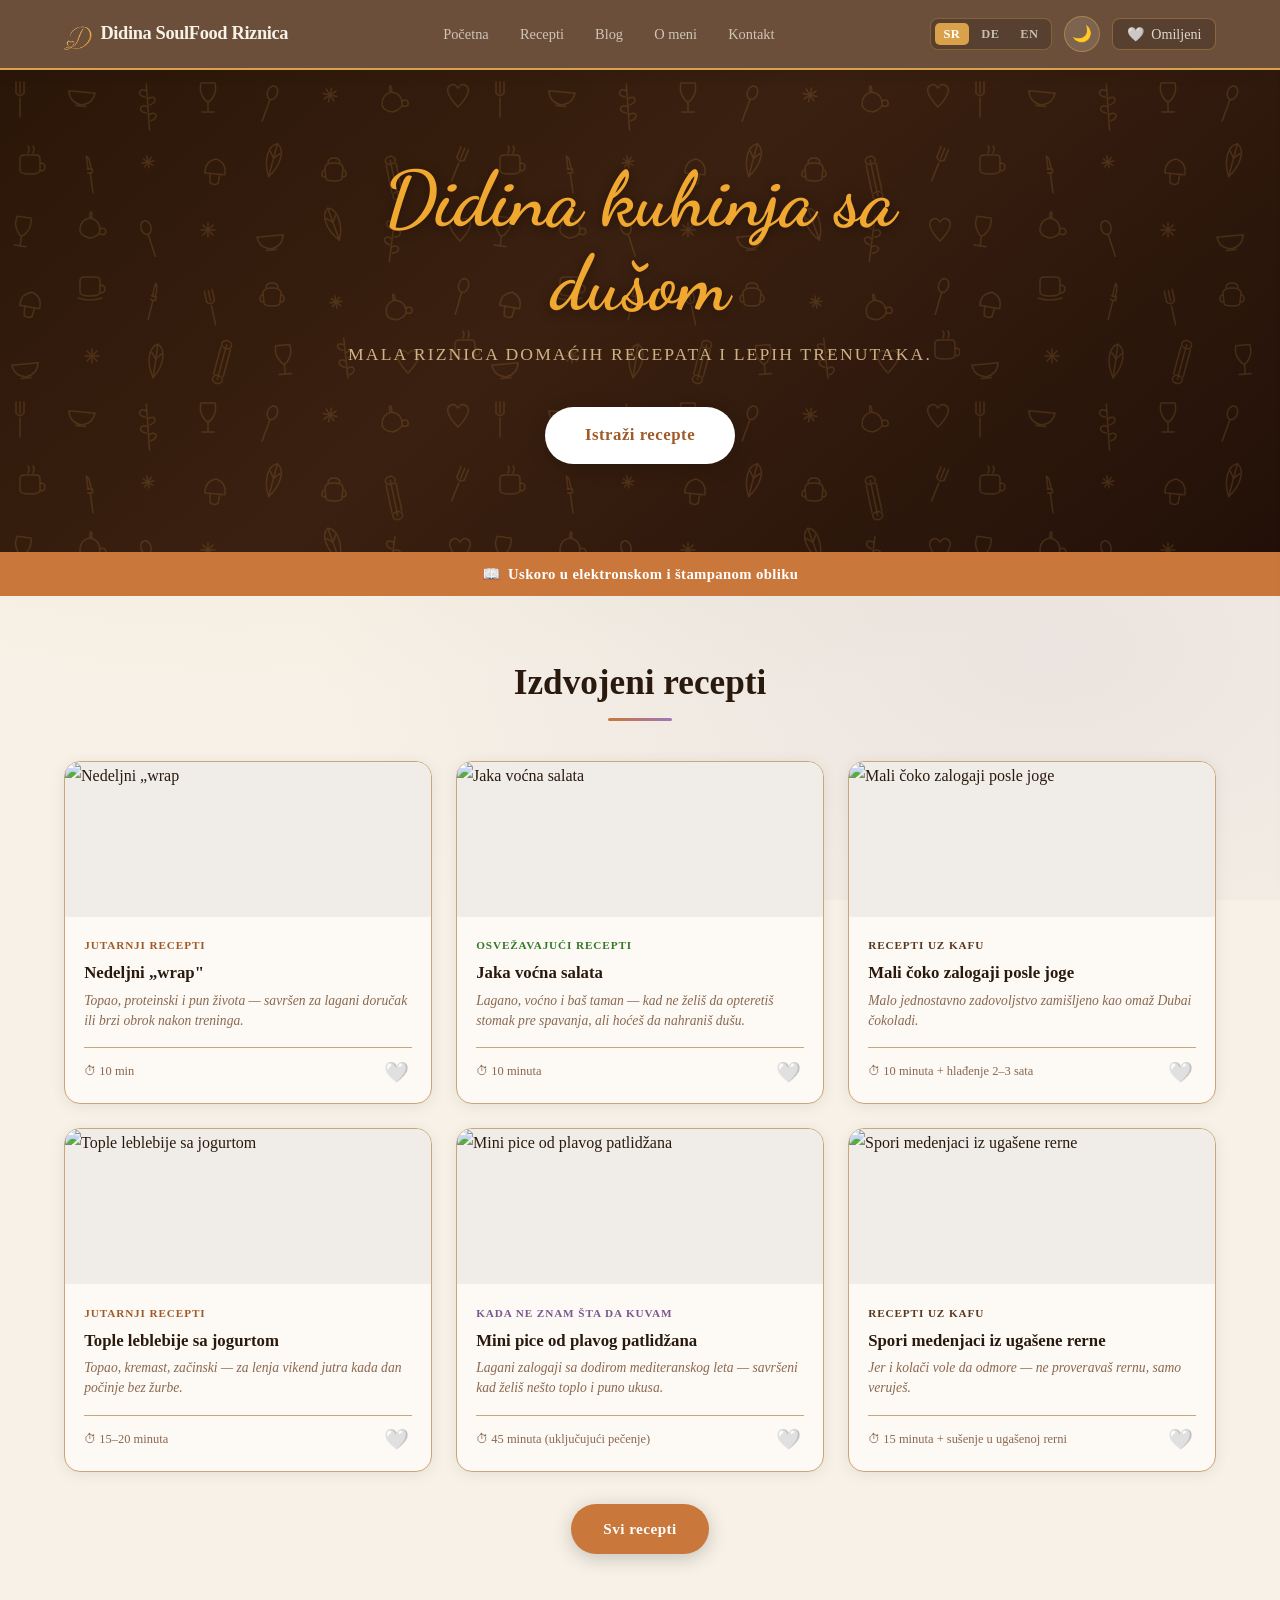
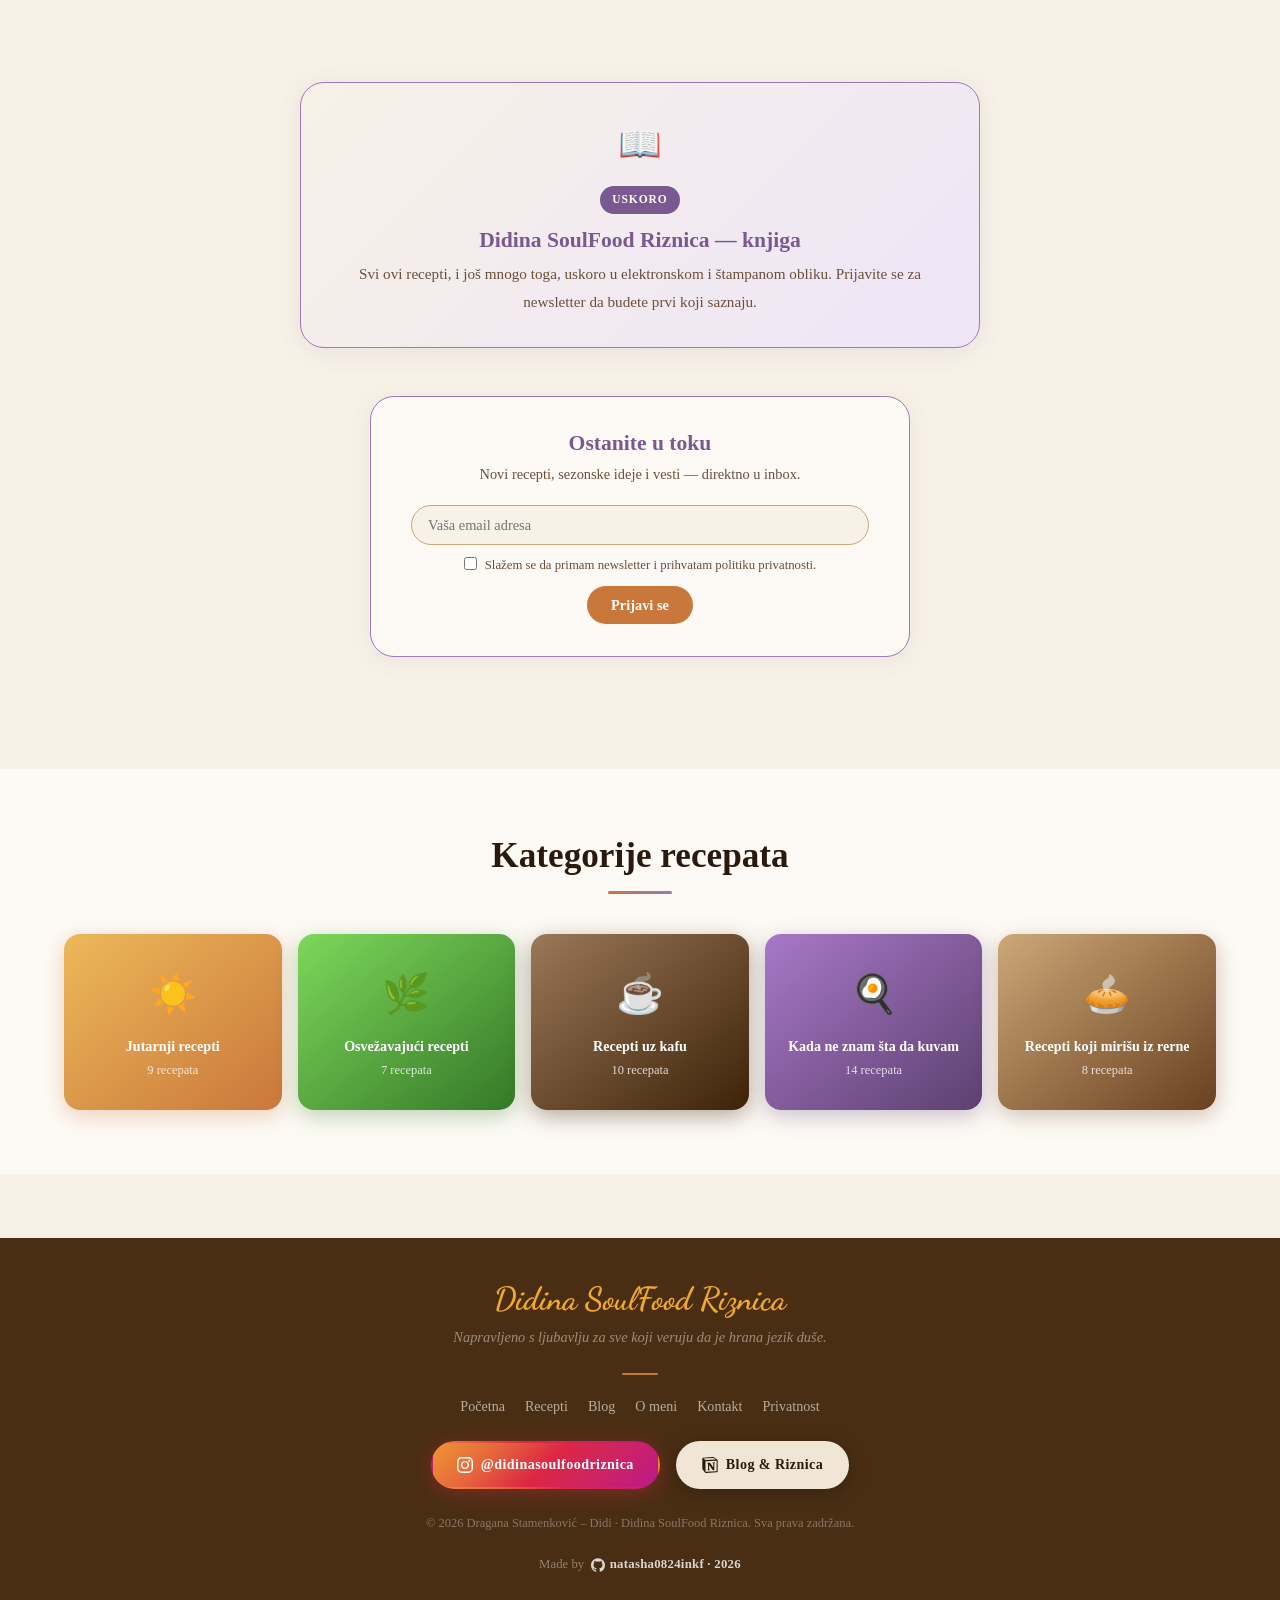
==== staging/index.html @ 1e1bbd9d "deploy: natasha0824inkf/didina-soulfood-riznica@52b4bdf9966fb7027f396e5c5ebc374246d5c690" ====
<!DOCTYPE html>
<html lang="sr">
<head>
  <meta charset="UTF-8">
  <meta name="viewport" content="width=device-width, initial-scale=1.0">
  <title>Didina SoulFood Riznica</title>
  <meta name="description" content="Mala riznica domaćih recepata i lepih trenutaka.">
  <link rel="preconnect" href="https://fonts.googleapis.com">
  <link rel="preconnect" href="https://fonts.gstatic.com" crossorigin>
  <link href="https://fonts.googleapis.com/css2?family=Dancing+Script:wght@700&display=swap" rel="stylesheet">
  <link rel="stylesheet" href="../css/style.css?v=7">
  <link rel="stylesheet" href="../css/responsive.css">
  <script>if(localStorage.getItem('didina-theme')==='dark'||(!localStorage.getItem('didina-theme')&&window.matchMedia('(prefers-color-scheme:dark)').matches))document.documentElement.classList.add('dark-mode');</script>
  <style>.site-header{background:#6B4F3A;border-bottom:2px solid #D8A14A;position:sticky;top:0;z-index:100}.nav-links a{color:rgba(247,241,231,.72);border-bottom:2px solid transparent}.nav-links a.active{color:#D8A14A;border-bottom-color:#D8A14A;font-weight:600}html.dark-mode .site-header{background:#1A1208}</style>
</head>
<body>

<!-- HEADER -->
<header class="site-header">
  <nav class="nav-container">
    <a href="../index.html" class="nav-logo" aria-label="Didina SoulFood Riznica">
      <img src="../assets/images/logo.svg" alt="" class="nav-logo-img" aria-hidden="true">
      <span class="nav-logo-main">Didina SoulFood Riznica</span>
    </a>

    <button class="hamburger" id="hamburger" aria-label="Meni" aria-expanded="false">
      <span class="hamburger-line"></span>
      <span class="hamburger-line"></span>
      <span class="hamburger-line"></span>
    </button>

    <ul class="nav-links" id="navLinks">
      <li><a href="../index.html"   class="active" data-i18n="nav_home">Početna</a></li>
      <li><a href="../recipes.html" data-i18n="nav_recipes">Recepti</a></li>
      <li><a href="../blog.html"    data-i18n="nav_blog">Blog</a></li>
      <li><a href="../about.html"   data-i18n="nav_about">O meni</a></li>
      <li><a href="../contact.html" data-i18n="nav_contact">Kontakt</a></li>
    </ul>

    <div class="nav-right">
      <div class="lang-switcher" role="group" aria-label="Izbor jezika">
        <button class="lang-btn active" data-lang="sr">SR</button>
        <button class="lang-btn"        data-lang="de">DE</button>
        <button class="lang-btn"        data-lang="en">EN</button>
      </div>
      <button class="theme-toggle" aria-label="Toggle theme">🌙</button>
      <button class="favorites-btn" aria-label="Omiljeni recepti">
        🤍 <span class="favorites-btn-label" data-i18n="nav_favorites">Omiljeni</span>
        <span class="fav-count" aria-live="polite">0</span>
      </button>
    </div>
  </nav>
</header>

<!-- HERO -->
<section class="hero" aria-label="Naslovna sekcija">
  <div class="hero-content">
    <h1 data-i18n="hero_title">Didina SoulFood Riznica</h1>
    <p class="hero-subtitle" data-i18n="hero_subtitle">Mala riznica domaćih recepata i lepih trenutaka.</p>
    <a href="../recipes.html" class="hero-cta" data-i18n="hero_cta">Istraži recepte</a>
  </div>
</section>

<div class="book-teaser-bar">
  <span>📖</span>
  <span data-i18n="book_teaser">Uskoro u elektronskom i štampanom obliku</span>
</div>

<!-- FEATURED RECIPES -->
<section class="section" aria-labelledby="featured-heading">
  <div class="container">
    <div class="section-title">
      <h2 id="featured-heading" data-i18n="featured_title">Izdvojeni recepti</h2>
    </div>
    <div class="recipe-grid" id="featuredGrid"></div>
    <div style="text-align:center;margin-top:2rem">
      <a href="../recipes.html" class="hero-cta" style="background:var(--coral);color:#fff;font-size:.95rem;padding:.75rem 2rem" data-i18n="all_recipes">Svi recepti</a>
    </div>
  </div>
</section>

<!-- BOOK BANNER + NEWSLETTER -->
<section class="section">
  <div class="container">
    <div class="book-banner">
      <div class="book-banner-emoji">📖</div>
      <div class="book-banner-badge" data-i18n="book_coming">Uskoro</div>
      <h3 data-i18n="book_title">Didina SoulFood Riznica — knjiga</h3>
      <p data-i18n="book_desc">Svi ovi recepti, i još mnogo toga, uskoro u elektronskom i štampanom obliku. Prijavite se za newsletter da budete prvi koji saznaju.</p>
    </div>
    <div class="newsletter-section">
      <h3 data-i18n="newsletter_title">Ostanite u toku</h3>
      <p data-i18n="newsletter_desc">Novi recepti, sezonske ideje i vesti — direktno u inbox.</p>
      <form class="newsletter-form" id="newsletterForm"
            action="https://eb92a696.sibforms.com/serve/[base64]"
            method="POST"
            data-type="subscription">
        <input type="email" class="newsletter-input" name="EMAIL"
               data-i18n-placeholder="newsletter_placeholder" placeholder="Vaša email adresa" required>
        <input type="text" name="email_address_check" value="" style="display:none">
        <input type="hidden" name="locale" value="de">
        <div class="form-success newsletter-success" id="newsletterSuccess" role="alert" style="display:none"></div>
        <label class="newsletter-gdpr">
          <input type="checkbox" name="CAPTCHA" value="1" required>
          <span data-i18n="newsletter_gdpr">Slažem se da primam newsletter i prihvatam politiku privatnosti.</span>
        </label>
        <button type="submit" class="newsletter-btn" data-i18n="newsletter_btn">Prijavi se</button>
      </form>
    </div>
  </div>
</section>

<!-- CATEGORIES -->
<section class="section" style="background:var(--warm-white)" aria-labelledby="categories-heading">
  <div class="container">
    <div class="section-title">
      <h2 id="categories-heading" data-i18n="categories_title">Kategorije recepata</h2>
    </div>
    <div class="categories-grid" id="categoriesGrid"></div>
  </div>
</section>

<!-- FOOTER -->
<footer class="site-footer">
  <div class="footer-content">
    <div class="footer-logo">Didina SoulFood Riznica</div>
    <p class="footer-tagline" data-i18n="footer_text">Napravljeno s ljubavlju za sve koji veruju da je hrana jezik duše.</p>
    <div class="footer-divider"></div>
    <nav class="footer-nav" aria-label="Footer navigacija">
      <a href="../index.html"   data-i18n="nav_home">Početna</a>
      <a href="../recipes.html" data-i18n="nav_recipes">Recepti</a>
      <a href="../blog.html"    data-i18n="nav_blog">Blog</a>
      <a href="../about.html"   data-i18n="nav_about">O meni</a>
      <a href="../contact.html" data-i18n="nav_contact">Kontakt</a>
      <a href="../privacy.html" data-i18n="nav_privacy">Privatnost</a>
    </nav>
    <div class="footer-social">
      <a href="https://www.instagram.com/didinasoulfoodriznica" target="_blank" rel="noopener" class="footer-social-link">
        <svg width="16" height="16" viewBox="0 0 24 24" fill="currentColor"><path d="M12 2.163c3.204 0 3.584.012 4.85.07 3.252.148 4.771 1.691 4.919 4.919.058 1.265.069 1.645.069 4.849 0 3.205-.012 3.584-.069 4.849-.149 3.225-1.664 4.771-4.919 4.919-1.266.058-1.644.07-4.85.07-3.204 0-3.584-.012-4.849-.07-3.26-.149-4.771-1.699-4.919-4.92-.058-1.265-.07-1.644-.07-4.849 0-3.204.013-3.583.07-4.849.149-3.227 1.664-4.771 4.919-4.919 1.266-.057 1.645-.069 4.849-.069zm0-2.163c-3.259 0-3.667.014-4.947.072-4.358.2-6.78 2.618-6.98 6.98-.059 1.281-.073 1.689-.073 4.948 0 3.259.014 3.668.072 4.948.2 4.358 2.618 6.78 6.98 6.98 1.281.058 1.689.072 4.948.072 3.259 0 3.668-.014 4.948-.072 4.354-.2 6.782-2.618 6.979-6.98.059-1.28.073-1.689.073-4.948 0-3.259-.014-3.667-.072-4.947-.196-4.354-2.617-6.78-6.979-6.98-1.281-.059-1.69-.073-4.949-.073zm0 5.838c-3.403 0-6.162 2.759-6.162 6.162s2.759 6.163 6.162 6.163 6.162-2.759 6.162-6.163c0-3.403-2.759-6.162-6.162-6.162zm0 10.162c-2.209 0-4-1.79-4-4 0-2.209 1.791-4 4-4s4 1.791 4 4c0 2.21-1.791 4-4 4zm6.406-11.845c-.796 0-1.441.645-1.441 1.44s.645 1.44 1.441 1.44c.795 0 1.439-.645 1.439-1.44s-.644-1.44-1.439-1.44z"/></svg>
        @didinasoulfoodriznica
      </a>
      <a href="https://amber-loan-581.notion.site/Didina-SoulFood-Riznica-fd2eeb0080ae82a4bae70139f81310b3?pvs=73" target="_blank" rel="noopener" class="footer-social-link">
        <svg width="16" height="16" viewBox="0 0 24 24" fill="currentColor"><path d="M4.459 4.208c.746.606 1.026.56 2.428.466l13.215-.793c.28 0 .047-.28-.046-.326L17.86 1.968c-.42-.326-.981-.7-2.055-.607L3.01 2.295c-.466.046-.56.28-.374.466zm.793 3.08v13.904c0 .747.373 1.027 1.214.98l14.523-.84c.841-.046.935-.56.935-1.167V6.354c0-.606-.233-.933-.748-.887l-15.177.887c-.56.047-.747.327-.747.933zm14.337.745c.093.42 0 .84-.42.888l-.7.14v10.264c-.608.327-1.168.514-1.635.514-.748 0-.935-.234-1.495-.933l-4.577-7.186v6.952L12.21 19s0 .84-1.168.84l-3.222.186c-.093-.186 0-.653.327-.746l.84-.233V9.854L7.822 9.76c-.094-.42.14-1.026.793-1.073l3.456-.233 4.764 7.279v-6.44l-1.215-.14c-.093-.514.28-.887.747-.933zM1.936 1.035l13.31-.98c1.634-.14 2.055-.047 3.082.7l4.249 2.986c.7.513.934.653.934 1.213v16.378c0 1.026-.373 1.634-1.68 1.726l-15.458.934c-.98.047-1.448-.093-1.962-.747l-3.129-4.06c-.56-.747-.793-1.306-.793-1.96V2.667c0-.839.374-1.54 1.447-1.632z"/></svg>
        Blog &amp; Riznica
      </a>
    </div>
    <p class="footer-copy">© 2026 Dragana Stamenković – Didi · Didina SoulFood Riznica. <span data-i18n="footer_rights">Sva prava zadržana.</span></p>
    <div class="footer-powered">
      Made by
      <a href="https://github.com/natasha0824inkf" target="_blank" rel="noopener">
        <svg width="14" height="14" viewBox="0 0 24 24" fill="currentColor"><path d="M12 .297c-6.63 0-12 5.373-12 12 0 5.303 3.438 9.8 8.205 11.385.6.113.82-.258.82-.577 0-.285-.01-1.04-.015-2.04-3.338.724-4.042-1.61-4.042-1.61C4.422 18.07 3.633 17.7 3.633 17.7c-1.087-.744.084-.729.084-.729 1.205.084 1.838 1.236 1.838 1.236 1.07 1.835 2.809 1.305 3.495.998.108-.776.417-1.305.76-1.605-2.665-.3-5.466-1.332-5.466-5.93 0-1.31.465-2.38 1.235-3.22-.135-.303-.54-1.523.105-3.176 0 0 1.005-.322 3.3 1.23.96-.267 1.98-.399 3-.405 1.02.006 2.04.138 3 .405 2.28-1.552 3.285-1.23 3.285-1.23.645 1.653.24 2.873.12 3.176.765.84 1.23 1.91 1.23 3.22 0 4.61-2.805 5.625-5.475 5.92.42.36.81 1.096.81 2.22 0 1.606-.015 2.896-.015 3.286 0 .315.21.69.825.57C20.565 22.092 24 17.592 24 12.297c0-6.627-5.373-12-12-12"/></svg>
        natasha0824inkf · 2026
      </a>
    </div>
  </div>
</footer>

<!-- FAVORITES PANEL -->
<aside class="favorites-panel" id="favoritesPanel" aria-label="Omiljeni recepti">
  <div class="favorites-panel-header">
    <span class="favorites-panel-title" data-i18n="favorites_title">Moji omiljeni recepti</span>
    <button class="close-favorites-btn" id="closeFavPanel" aria-label="Zatvori">×</button>
  </div>
  <div class="favorites-list" id="favoritesList"></div>
</aside>

<!-- MODAL -->
<div class="modal-overlay" id="modalOverlay" role="dialog" aria-modal="true" aria-labelledby="modalTitle">
  <div class="modal" tabindex="-1">
    <div class="modal-header">
      <button class="modal-close" id="closeModal" aria-label="Zatvori recept">×</button>
      <div class="modal-category-badge" id="modalCategory"></div>
      <h2 class="modal-title" id="modalTitle"></h2>
      <p class="modal-subtitle" id="modalSubtitle"></p>
    </div>
    <div id="modalHeroImage" class="modal-hero-image" hidden></div>
    <div class="modal-body">
      <div class="modal-meta-item" id="modalTime"></div>
      <blockquote class="modal-comment" id="modalComment" hidden></blockquote>
      <h3 class="modal-section-title" data-i18n="ingredients">Sastojci</h3>
      <ul class="ingredients-list" id="modalIngredients"></ul>
      <h3 class="modal-section-title" data-i18n="instructions">Priprema</h3>
      <ol class="instructions-list" id="modalInstructions"></ol>
      <div class="modal-actions">
        <button class="modal-fav-btn" id="modalFavBtn">🤍 <span data-i18n="add_favorite">Dodaj u omiljene</span></button>
        <button class="modal-share-btn" id="modalShareBtn">↗ <span data-i18n="share_recipe">Podeli recept</span></button>
      </div>
      <div class="modal-nav">
        <button class="modal-nav-btn" id="modalPrevBtn">← <span data-i18n="prev_recipe">Prethodni</span></button>
        <button class="modal-nav-btn" id="modalNextBtn"><span data-i18n="next_recipe">Sledeći</span> →</button>
      </div>
    </div>
  </div>
</div>

<script src="../js/translations.js?v=3"></script>
<script src="../js/recipes-data.js?v=2"></script>
<script src="../js/main.js?v=3"></script>
</body>
</html>
---- css/style.css ----
/* ---- DESIGN TOKENS ---- */
:root {
  --coral:       #C9773A;
  --coral-light: #D8A14A;
  --coral-dark:  #A05A28;
  --coral-bg:    #EFE6D6;
  --plum:        #7A5890;
  --plum-light:  #9E78B8;
  --plum-dark:   #5D4070;
  --plum-bg:     #EEE5F8;
  --teal:        #4FA83A;
  --teal-light:  #6DC255;
  --teal-dark:   #357828;
  --teal-bg:     #C8EABC;
  --cream:       #F7F1E7;
  --warm-white:  #FDFAF5;
  --text-dark:   #2A1A0E;
  --text-mid:    #6B4F3A;
  --text-light:  #8A6850;
  --border:      #C8A87A;
  --shadow-sm:   0 2px 12px rgba(42,26,14,.10);
  --shadow-md:   0 6px 30px rgba(42,26,14,.16);
  --shadow-lg:   0 16px 56px rgba(42,26,14,.24);
  --r-sm:  8px;
  --r-md:  16px;
  --r-lg:  24px;
  --ease:  .25s ease;
}

/* ---- DARK MODE (class-based — set by JS, follows system or manual toggle) ---- */
html.dark-mode {
  --coral:       #D8814A;
  --coral-light: #E8A050;
  --coral-dark:  #B06030;
  --coral-bg:    #2A1E10;
  --plum:        #9E78B8;
  --plum-light:  #B898D0;
  --plum-dark:   #7A5890;
  --plum-bg:     #1E1228;
  --teal:        #7DD862;
  --teal-light:  #9AE882;
  --teal-dark:   #5AB840;
  --teal-bg:     #152E10;
  --cream:       #1A1208;
  --warm-white:  #221808;
  --text-dark:   #F0E8D8;
  --text-mid:    #C8A070;
  --text-light:  #9A7850;
  --border:      #3A2810;
  --shadow-sm:   0 2px 12px rgba(0,0,0,.40);
  --shadow-md:   0 6px 30px rgba(0,0,0,.55);
  --shadow-lg:   0 16px 56px rgba(0,0,0,.70);
}

html.dark-mode .site-header { background: #1A1208; border-bottom-color: var(--coral-light); }

html.dark-mode .hero {
  background: linear-gradient(140deg, #180C04 0%, #221008 45%, #120804 100%);
}
html.dark-mode .page-hero-recipes { background: linear-gradient(140deg, #180C04, #221008 55%, #120804); }
html.dark-mode .page-hero-about   { background: linear-gradient(140deg, #120804, #180C04 55%, #221008); }
html.dark-mode .page-hero-contact { background: linear-gradient(140deg, #221008, #180C04 60%, #0E0602); }
html.dark-mode .page-hero-blog    { background: linear-gradient(140deg, #180C04, #221008 55%, #120804); }

html.dark-mode .cat-card-morning    { background: linear-gradient(140deg, #C07838, #5A2E08); box-shadow: 0 6px 22px rgba(192,120,56,.22); }
html.dark-mode .cat-card-refreshing { background: linear-gradient(140deg, #5DA840, #1E4010); box-shadow: 0 6px 22px rgba(93,168,64,.28); }
html.dark-mode .cat-card-coffee     { background: linear-gradient(140deg, #705040, #2A1408); box-shadow: 0 6px 22px rgba(0,0,0,.40); }
html.dark-mode .cat-card-dunno      { background: linear-gradient(140deg, #8860A8, #3A2050); box-shadow: 0 6px 22px rgba(93,64,112,.28); }
html.dark-mode .cat-card-oven       { background: linear-gradient(140deg, #A07848, #4A2808); box-shadow: 0 6px 22px rgba(106,64,32,.25); }

html.dark-mode .recipe-card          { background: #221808; border-color: var(--border); }
html.dark-mode .search-filter-bar    { background: #221808; border-color: var(--border); }
html.dark-mode .search-input         { background: #1A1208; color: var(--text-dark); border-color: var(--border); }
html.dark-mode .about-block          { background: #221808; border-color: var(--border); }
html.dark-mode .contact-form         { background: #221808; border-color: var(--border); }
html.dark-mode .form-input,
html.dark-mode .form-textarea        { background: #1A1208; color: var(--text-dark); border-color: var(--border); }
html.dark-mode .modal                { background: #221808; }
html.dark-mode .modal-header         { border-bottom-color: var(--border); }
html.dark-mode .modal-close          { background: #1A1208; border-color: var(--border); color: var(--text-dark); }
html.dark-mode .favorites-panel      { background: #221808; border-left-color: var(--border); }
html.dark-mode .fav-item             { border-bottom-color: var(--border); }
html.dark-mode .value-item           { background: #1A1208; border-color: var(--border); }
html.dark-mode .filter-btn           { background: #221808; border-color: var(--border); color: var(--text-dark); }
html.dark-mode .lang-switcher        { background: #1A1208; border-color: var(--border); }
html.dark-mode .favorites-btn        { background: var(--teal-bg); border-color: var(--teal-dark); }
html.dark-mode .contact-social-notion { background: #2A2010; }
html.dark-mode .form-success         { background: var(--teal-bg); border-color: var(--teal-dark); color: var(--teal-light); }
/* Footer keeps a true-dark background regardless of theme */
html.dark-mode .site-footer          { background: #2A1608; }
html.dark-mode .newsletter-section   { background: #180E24; border-color: var(--plum-dark); box-shadow: 0 4px 24px rgba(122,88,144,.15); }
html.dark-mode .newsletter-section h3 { color: var(--plum-light); }
html.dark-mode .newsletter-input     { background: #120A1E; color: var(--text-dark); border-color: var(--plum-dark); }
html.dark-mode .book-banner          { background: linear-gradient(135deg, #1E1228, #120A1E); border-color: var(--plum-dark); box-shadow: 0 4px 24px rgba(122,88,144,.18); }

/* ---- RESET ---- */
html:not(.ready) *, html:not(.ready) *::before, html:not(.ready) *::after { transition: none !important; }
*, *::before, *::after { box-sizing: border-box; margin: 0; padding: 0; }
html { scroll-behavior: smooth; }
body {
  font-family: Georgia, 'Times New Roman', serif;
  background: var(--cream);
  background-image:
    radial-gradient(ellipse at 18% 18%, rgba(216,161,74,.13) 0%, transparent 52%),
    radial-gradient(ellipse at 82% 72%, rgba(122,88,144,.09) 0%, transparent 50%),
    radial-gradient(ellipse at 55% 42%, rgba(79,168,58,.08) 0%, transparent 44%);
  background-attachment: fixed;
  color: var(--text-dark);
  line-height: 1.7;
  min-height: 100vh;
}
html.dark-mode body {
  background-image:
    radial-gradient(ellipse at 18% 18%, rgba(216,161,74,.05) 0%, transparent 52%),
    radial-gradient(ellipse at 82% 72%, rgba(122,88,144,.08) 0%, transparent 50%),
    radial-gradient(ellipse at 30% 75%, rgba(125,216,98,.05) 0%, transparent 44%);
}
h1,h2,h3,h4 { font-family: Georgia, serif; line-height: 1.3; }
h1 { font-size: clamp(1.8rem,4vw,3rem); }
h2 { font-size: clamp(1.4rem,3vw,2.2rem); }
h3 { font-size: clamp(1.05rem,2vw,1.35rem); }
p  { color: var(--text-mid); line-height: 1.8; }
a  { color: inherit; text-decoration: none; transition: color var(--ease); }
button { font-family: inherit; }
img { display: block; max-width: 100%; }
ul,ol { list-style: none; }

/* ---- HEADER & NAV ---- */
.site-header {
  background: #6B4F3A;
  border-bottom: 2px solid #D8A14A;
  position: sticky; top: 0; z-index: 100;
  box-shadow: 0 2px 12px rgba(42,26,14,.25);
}
.nav-container {
  max-width: 1200px; margin: 0 auto;
  padding: 0 1.5rem;
  display: flex; align-items: center; justify-content: space-between;
  height: 68px; gap: 1rem;
}
.nav-logo { display: flex; flex-direction: row; align-items: center; gap: .55rem; line-height: 1.15; }
.nav-logo-img  { height: 36px; width: auto; flex-shrink: 0; }
.nav-logo-main { font-size: 1.15rem; font-weight: bold; color: #F7F1E7; letter-spacing: -.02em; }
.nav-links {
  display: flex; align-items: center; gap: .25rem;
}
.nav-links a {
  padding: .4rem .85rem;
  font-size: .9rem; color: rgba(247,241,231,.72);
  border-bottom: 2px solid transparent;
}
.nav-links a:hover  { color: #F7F1E7; border-bottom-color: rgba(216,161,74,.55); }
.nav-links a.active { color: #D8A14A; border-bottom-color: #D8A14A; font-weight: 600; }
.nav-right { display: flex; align-items: center; gap: .75rem; }

/* Language switcher */
.lang-switcher {
  display: flex; gap: .2rem;
  background: rgba(0,0,0,.18); padding: .25rem;
  border-radius: var(--r-sm); border: 1px solid rgba(216,161,74,.35);
}
.lang-btn {
  border: none; background: none;
  padding: .22rem .55rem; border-radius: 5px;
  font-size: .78rem; font-weight: bold; color: rgba(247,241,231,.70);
  cursor: pointer; transition: all var(--ease); letter-spacing: .04em;
}
.lang-btn:hover { color: #D8A14A; }
.lang-btn.active { background: #D8A14A; color: #fff; }

/* Favorites button */
.favorites-btn {
  display: flex; align-items: center; gap: .4rem;
  padding: .38rem .85rem;
  background: rgba(0,0,0,.18); color: rgba(247,241,231,.85);
  border: 1.5px solid rgba(216,161,74,.40); border-radius: var(--r-sm);
  cursor: pointer; font-size: .88rem;
  transition: all var(--ease);
}
.favorites-btn:hover { background: rgba(0,0,0,.32); color: #F7F1E7; border-color: #D8A14A; }
.fav-count {
  background: #D8A14A; color: #fff; border-radius: 50%;
  width: 20px; height: 20px; font-size: .7rem;
  display: none; align-items: center; justify-content: center; font-weight: bold;
}

/* Hamburger */
.hamburger {
  display: none; background: none; border: none;
  cursor: pointer; padding: .4rem; flex-direction: column; gap: 5px;
}
.hamburger-line {
  display: block; width: 22px; height: 2px;
  background: rgba(247,241,231,.85); border-radius: 2px;
  transition: transform .25s ease, opacity .25s ease;
}

/* ---- SHARED LAYOUT ---- */
.container { max-width: 1200px; margin: 0 auto; padding: 0 1.5rem; }
.section    { padding: 4rem 0; }

.section-title { text-align: center; margin-bottom: 2.5rem; }
.section-title h2 { color: var(--text-dark); margin-bottom: .5rem; }
.section-title p  { font-style: italic; color: var(--text-light); }
.section-title::after {
  content: ''; display: block; width: 64px; height: 3px;
  background: linear-gradient(90deg, var(--coral), var(--plum-light));
  margin: .75rem auto 0; border-radius: 2px;
}

/* ---- HERO ---- */
.hero {
  background: linear-gradient(140deg, #2A1608 0%, #3A2010 45%, #221008 100%);
  padding: 5.5rem 2rem; text-align: center; position: relative; overflow: hidden;
}
.hero::before {
  content: '';
  position: absolute; inset: 0;
  background: url('../assets/images/header-pattern.svg') repeat;
  background-size: 480px 320px;
  opacity: .55;
  pointer-events: none;
}
.hero-content { position: relative; z-index: 1; max-width: 700px; margin: 0 auto; }
.hero h1 {
  font-family: 'Dancing Script', cursive;
  color: #F0A830; font-size: clamp(2.8rem,7vw,4.8rem);
  font-weight: 700; margin-bottom: .75rem;
  text-shadow: 0 2px 12px rgba(0,0,0,.35);
  line-height: 1.1;
}
.hero-subtitle {
  color: rgba(240,210,160,.82); font-size: clamp(.85rem,1.8vw,1.1rem);
  margin-bottom: 2.25rem; letter-spacing: .12em; text-transform: uppercase;
  font-style: normal;
}
.hero-cta {
  display: inline-block; padding: .9rem 2.5rem;
  background: #fff; color: var(--coral-dark);
  border-radius: 50px; font-size: 1.05rem; font-weight: bold;
  letter-spacing: .03em; transition: all var(--ease);
  box-shadow: 0 4px 20px rgba(0,0,0,.2);
}
.hero-cta:hover { transform: translateY(-2px); box-shadow: 0 8px 30px rgba(0,0,0,.25); background: var(--cream); }

/* ---- RECIPE GRID ---- */
.recipe-grid {
  display: grid;
  grid-template-columns: repeat(auto-fill, minmax(280px, 1fr));
  gap: 1.5rem;
}

/* ---- RECIPE CARD ---- */
.recipe-card {
  background: var(--warm-white);
  border-radius: var(--r-md); overflow: hidden;
  box-shadow: 0 2px 14px rgba(107,79,58,.10); border: 1px solid var(--border);
  display: flex; flex-direction: column;
  cursor: pointer;
  transition: transform var(--ease), box-shadow var(--ease), border-color var(--ease);
}
.recipe-card:hover { transform: translateY(-5px); box-shadow: 0 14px 40px rgba(107,79,58,.18); border-color: var(--coral-light); }
.recipe-card:focus-visible { outline: 3px solid var(--coral); outline-offset: 2px; }

.recipe-card-thumb {
  height: 155px; display: flex; align-items: center; justify-content: center;
  position: relative; overflow: hidden;
}
.card-emoji { font-size: 4rem; filter: drop-shadow(0 2px 4px rgba(0,0,0,.15)); }
.recipe-card-thumb.has-img { background: #f0ece8; }
.card-img { width: 100%; height: 100%; object-fit: cover; display: block; }

.recipe-card-body { padding: 1.2rem; flex: 1; display: flex; flex-direction: column; }
.recipe-card-category {
  font-size: .7rem; font-weight: bold; letter-spacing: .08em;
  text-transform: uppercase; margin-bottom: .45rem;
}
.recipe-card-title { font-size: 1.05rem; color: var(--text-dark); margin-bottom: .4rem; line-height: 1.3; }
.recipe-card-subtitle { font-size: .85rem; color: var(--text-light); font-style: italic; flex: 1; line-height: 1.5; }
.recipe-card-footer {
  display: flex; align-items: center; justify-content: space-between;
  margin-top: 1rem; padding-top: .7rem; border-top: 1px solid var(--border);
}
.recipe-card-time { font-size: .78rem; color: var(--text-light); }
.fav-toggle {
  background: none; border: none; cursor: pointer;
  font-size: 1.25rem; padding: .15rem;
  transition: transform var(--ease); line-height: 1;
}
.fav-toggle:hover { transform: scale(1.3); }

/* Category thumb gradients */
.cat-thumb-morning    { background: linear-gradient(135deg, #D8A14A, #C9773A); }
.cat-thumb-refreshing { background: linear-gradient(135deg, #6DC255, #357828); }
.cat-thumb-coffee     { background: linear-gradient(135deg, #8A6848, #5A3820); }
.cat-thumb-dunno      { background: linear-gradient(135deg, #A878C8, #5D4070); }
.cat-thumb-oven       { background: linear-gradient(135deg, #B89060, #7A5030); }

/* Category text colors */
.cat-color-morning    { color: #A05A28; }
.cat-color-refreshing { color: #357828; }
.cat-color-coffee     { color: #5A3820; }
.cat-color-dunno      { color: #7A5890; }
.cat-color-oven       { color: #8A6020; }

/* ---- CATEGORIES GRID ---- */
.categories-grid {
  display: grid;
  grid-template-columns: repeat(auto-fill, minmax(185px,1fr));
  gap: 1rem;
}
.category-card {
  border-radius: var(--r-md); padding: 1.75rem 1.25rem; text-align: center;
  cursor: pointer; color: #fff;
  transition: transform var(--ease), box-shadow var(--ease);
  text-decoration: none;
}
.category-card:hover { transform: translateY(-5px) scale(1.02); box-shadow: 0 16px 40px rgba(0,0,0,.25); filter: brightness(1.07); }
.category-card-emoji { font-size: 2.4rem; margin-bottom: .65rem; }
.category-card-name  { font-size: .88rem; font-weight: bold; line-height: 1.3; }
.category-card-count { font-size: .78rem; opacity: .8; margin-top: .3rem; }

.cat-card-morning    { background: linear-gradient(140deg,#EDB85A 0%,#C9773A 100%); box-shadow: 0 6px 22px rgba(201,119,58,.32); }
.cat-card-refreshing { background: linear-gradient(140deg,#7DD85A 0%,#357828 100%); box-shadow: 0 6px 22px rgba(53,120,40,.32); }
.cat-card-coffee     { background: linear-gradient(140deg,#9A7858 0%,#3E2208 100%); box-shadow: 0 6px 22px rgba(58,34,8,.38); }
.cat-card-dunno      { background: linear-gradient(140deg,#A878C8 0%,#5D4070 100%); box-shadow: 0 6px 22px rgba(93,64,112,.32); }
.cat-card-oven       { background: linear-gradient(140deg,#CCA878 0%,#6A4020 100%); box-shadow: 0 6px 22px rgba(106,64,32,.30); }

/* ---- SEARCH & FILTER ---- */
.search-filter-bar {
  background: var(--warm-white); border-radius: var(--r-md);
  padding: 1.5rem; margin-bottom: 1.75rem;
  border: 1px solid var(--border); box-shadow: var(--shadow-sm);
}
.search-input-wrapper { position: relative; margin-bottom: 1rem; }
.search-icon {
  position: absolute; left: 1rem; top: 50%; transform: translateY(-50%);
  font-size: 1rem; color: var(--text-light); pointer-events: none;
}
.search-input {
  width: 100%; padding: .8rem 1rem .8rem 2.8rem;
  border: 2px solid var(--border); border-radius: 50px;
  font-size: .95rem; font-family: inherit;
  background: var(--cream); color: var(--text-dark);
  transition: border-color var(--ease); outline: none;
}
.search-input:focus { border-color: var(--coral); }
.filter-buttons { display: flex; flex-wrap: wrap; gap: .5rem; }
.filter-btn {
  padding: .38rem 1rem; border-radius: 50px;
  border: 1.5px solid var(--border); background: var(--cream);
  color: var(--text-mid); font-size: .82rem;
  cursor: pointer; transition: all var(--ease); white-space: nowrap;
}
.filter-btn:hover { border-color: var(--coral-light); color: var(--coral); }
.filter-btn.active { background: var(--coral); color: #fff; border-color: var(--coral); }

.results-info { color: var(--text-light); font-size: .88rem; margin-bottom: 1.5rem; font-style: italic; }

.no-results { text-align: center; padding: 4rem 2rem; color: var(--text-light); }
.no-results-emoji { font-size: 3.5rem; margin-bottom: 1rem; }

/* ---- PAGE HERO (inner pages) ---- */
.page-hero {
  padding: 4.5rem 2rem; text-align: center; position: relative; overflow: hidden;
}
.page-hero::before {
  content: '';
  position: absolute; inset: 0;
  background: url('../assets/images/header-pattern.svg') repeat;
  background-size: 480px 320px;
  opacity: .55;
  pointer-events: none;
}
.page-hero h1 {
  font-family: 'Dancing Script', cursive;
  color: #F0A830; font-size: clamp(2.4rem,6vw,4rem);
  font-weight: 700; position: relative; z-index: 1;
  text-shadow: 0 2px 12px rgba(0,0,0,.35); line-height: 1.1;
}
.page-hero p  { color: rgba(240,210,160,.80); font-size: 1rem; margin-top: .6rem; position: relative; z-index: 1; letter-spacing: .1em; text-transform: uppercase; }
.page-hero-recipes  { background: linear-gradient(140deg,#2A1608,#3A2010 55%,#221008); }
.page-hero-about    { background: linear-gradient(140deg,#221008,#2A1608 55%,#3A2010); }
.page-hero-contact  { background: linear-gradient(140deg,#3A2010,#2A1608 60%,#1A0C04); }
.page-hero-blog     { background: linear-gradient(140deg,#2A1608,#3A2010 55%,#221008); }

/* ---- MODAL ---- */
.modal-overlay {
  position: fixed; inset: 0; z-index: 1000;
  background: rgba(44,36,34,.6); backdrop-filter: blur(4px);
  display: flex; align-items: center; justify-content: center; padding: 1rem;
  opacity: 0; visibility: hidden; transition: opacity var(--ease), visibility var(--ease);
}
.modal-overlay.open { opacity: 1; visibility: visible; }
.modal {
  background: var(--warm-white); border-radius: var(--r-lg);
  max-width: 700px; width: 100%; max-height: 90vh; overflow-y: auto;
  box-shadow: var(--shadow-lg);
  transform: translateY(16px); transition: transform var(--ease);
}
.modal-overlay.open .modal { transform: translateY(0); }

.modal-header {
  padding: 2rem 2rem 1.5rem; border-bottom: 1px solid var(--border);
  position: relative;
}
.modal-close {
  position: absolute; top: 1.2rem; right: 1.2rem;
  background: var(--cream); border: 1px solid var(--border);
  width: 34px; height: 34px; border-radius: 50%;
  cursor: pointer; font-size: 1.1rem;
  display: flex; align-items: center; justify-content: center;
  transition: all var(--ease); color: var(--text-mid);
}
.modal-close:hover { background: var(--coral); color: #fff; border-color: var(--coral); }

.modal-category-badge {
  display: inline-flex; align-items: center; gap: .4rem;
  font-size: .72rem; font-weight: bold; letter-spacing: .06em; text-transform: uppercase;
  color: var(--teal); background: var(--teal-bg);
  padding: .28rem .8rem; border-radius: 50px; margin-bottom: .7rem;
}
.modal-title    { font-size: clamp(1.25rem,3vw,1.75rem); color: var(--text-dark); margin-bottom: .45rem; }
.modal-subtitle { font-style: italic; color: var(--text-mid); font-size: .95rem; }
.modal-meta-item {
  display: inline-flex; align-items: center; gap: .35rem;
  font-size: .82rem; color: var(--text-light);
  background: var(--cream); padding: .28rem .8rem;
  border-radius: 50px; border: 1px solid var(--border);
  margin-top: .85rem;
}

.modal-body { padding: 1.5rem 2rem 2rem; }

.modal-comment {
  background: linear-gradient(135deg,var(--coral-bg),var(--cream));
  border-left: 4px solid var(--coral);
  border-radius: 0 var(--r-sm) var(--r-sm) 0;
  padding: 1rem 1.25rem; margin-bottom: 1.75rem;
  font-style: italic; color: var(--text-mid); font-size: .92rem;
}

.modal-section-title {
  font-size: 1.05rem; color: var(--text-dark);
  margin-bottom: .75rem; display: flex; align-items: center; gap: .5rem;
}
.modal-section-title::after {
  content: ''; flex: 1; height: 1px; background: var(--border);
}

.ingredients-list { display: grid; gap: .35rem; margin-bottom: 1.75rem; }
.ingredients-list li {
  padding: .5rem .75rem; background: var(--cream); border-radius: var(--r-sm);
  font-size: .88rem; color: var(--text-mid);
  display: flex; align-items: flex-start; gap: .45rem;
}
.ingredients-list li::before { content:'•'; color: var(--teal); font-weight: bold; flex-shrink: 0; }

.instructions-list { display: grid; gap: .65rem; }
.instructions-list li {
  display: flex; gap: .85rem; align-items: flex-start;
  padding: .75rem; background: var(--cream); border-radius: var(--r-sm);
  font-size: .88rem; color: var(--text-mid);
}
.step-number {
  background: var(--coral); color: #fff; width: 26px; height: 26px;
  border-radius: 50%; display: flex; align-items: center; justify-content: center;
  font-size: .78rem; font-weight: bold; flex-shrink: 0;
}

.modal-fav-btn {
  display: flex; align-items: center; gap: .5rem;
  margin-top: 1.5rem; padding: .78rem 1.5rem;
  border-radius: 50px; border: 2px solid var(--coral);
  background: none; color: var(--coral);
  font-size: .92rem; cursor: pointer;
  transition: all var(--ease); font-weight: bold;
}
.modal-fav-btn:hover, .modal-fav-btn.favorited {
  background: var(--coral); color: #fff;
}

/* ---- FAVORITES PANEL ---- */
.favorites-panel {
  position: fixed; top: 68px; right: -380px;
  width: 360px; height: calc(100vh - 68px);
  background: var(--warm-white); border-left: 2px solid var(--border);
  box-shadow: -4px 0 20px rgba(44,36,34,.1);
  transition: right .3s ease; z-index: 200;
  display: flex; flex-direction: column;
}
.favorites-panel.open { right: 0; }

.favorites-panel-header {
  padding: 1.1rem 1.4rem; border-bottom: 1px solid var(--border);
  display: flex; align-items: center; justify-content: space-between;
  background: var(--cream);
}
.favorites-panel-title { font-size: 1rem; font-weight: bold; color: var(--text-dark); }
.close-favorites-btn {
  background: none; border: none; font-size: 1.3rem;
  cursor: pointer; color: var(--text-light); transition: color var(--ease);
}
.close-favorites-btn:hover { color: var(--coral); }

.favorites-list { padding: 1rem; overflow-y: auto; flex: 1; display: flex; flex-direction: column; gap: .65rem; }

.fav-item {
  background: var(--cream); border-radius: var(--r-sm);
  padding: .7rem; display: flex; gap: .7rem; align-items: center;
  cursor: pointer; border: 1px solid var(--border); transition: all var(--ease);
}
.fav-item:hover { border-color: var(--coral-light); background: var(--coral-bg); }
.fav-item-emoji {
  font-size: 1.7rem; width: 42px; height: 42px; border-radius: var(--r-sm);
  display: flex; align-items: center; justify-content: center; flex-shrink: 0;
}
.fav-item-info { flex: 1; min-width: 0; }
.fav-item-title {
  font-size: .88rem; font-weight: bold; color: var(--text-dark);
  white-space: nowrap; overflow: hidden; text-overflow: ellipsis;
}
.fav-item-cat { font-size: .72rem; color: var(--text-light); }
.fav-item-remove {
  background: none; border: none; cursor: pointer;
  color: var(--text-light); font-size: 1.1rem;
  transition: color var(--ease); flex-shrink: 0;
}
.fav-item-remove:hover { color: var(--coral); }

.favorites-empty { text-align: center; padding: 2.5rem 1rem; color: var(--text-light); }
.favorites-empty-emoji { font-size: 2.8rem; display: block; margin-bottom: .65rem; }

/* ---- ABOUT PAGE ---- */
.about-content { max-width: 820px; margin: 0 auto; }
.about-block {
  background: var(--warm-white); border-radius: var(--r-md);
  padding: 2.25rem; margin-bottom: 1.5rem; border: 1px solid var(--border);
}
.about-block h3 { color: var(--coral); margin-bottom: .85rem; font-size: 1.15rem; }
.about-block p + p { margin-top: .85rem; }

.values-grid {
  display: grid; grid-template-columns: repeat(auto-fill,minmax(185px,1fr));
  gap: .9rem; margin-top: 1.5rem;
}
.value-item {
  padding: 1.25rem; background: var(--cream); border-radius: var(--r-sm);
  text-align: center; border: 1px solid var(--border);
}
.value-emoji  { font-size: 1.9rem; margin-bottom: .5rem; }
.value-title  { font-size: .88rem; font-weight: bold; color: var(--text-dark); }
.value-desc   { font-size: .78rem; color: var(--text-light); margin-top: .3rem; }

/* ---- CONTACT PAGE ---- */
.contact-wrapper { max-width: 600px; margin: 0 auto; padding: 3rem 1.5rem; }
.contact-form {
  background: var(--warm-white); border-radius: var(--r-md);
  padding: 2.5rem; border: 1px solid var(--border); box-shadow: var(--shadow-sm);
}
.form-group { margin-bottom: 1.2rem; }
.form-label { display: block; font-size: .88rem; font-weight: bold; color: var(--text-mid); margin-bottom: .38rem; }
.form-input, .form-textarea {
  width: 100%; padding: .72rem 1rem;
  border: 2px solid var(--border); border-radius: var(--r-sm);
  font-family: inherit; font-size: .92rem;
  background: var(--cream); color: var(--text-dark);
  transition: border-color var(--ease); outline: none;
}
.form-input:focus, .form-textarea:focus { border-color: var(--coral); }
.form-textarea { min-height: 135px; resize: vertical; }
.form-submit {
  width: 100%; padding: .88rem;
  background: var(--coral); color: #fff;
  border: none; border-radius: 50px;
  font-size: 1rem; font-weight: bold; cursor: pointer;
  transition: all var(--ease); letter-spacing: .03em;
}
.form-submit:hover { background: var(--coral-dark); transform: translateY(-1px); }

.form-success {
  background: var(--teal-bg); border: 1px solid var(--teal-light);
  color: var(--teal-dark); padding: 1rem 1.25rem;
  border-radius: var(--r-sm); margin-top: 1rem;
  display: none; text-align: center; font-size: .92rem;
}
.form-success.show { display: block; }

.contact-social-row {
  display: flex; gap: .75rem; justify-content: center;
  flex-wrap: wrap; margin-top: 1.75rem;
}
.contact-social-pill {
  display: inline-flex; align-items: center; gap: .5rem;
  padding: .6rem 1.3rem; border-radius: 50px;
  font-size: .88rem; font-weight: 600;
  text-decoration: none; transition: all var(--ease);
}
.contact-social-ig {
  background: linear-gradient(135deg, #f9ce34, #ee2a7b, #6228d7);
  color: #fff;
}
.contact-social-ig:hover { opacity: .88; transform: translateY(-2px); box-shadow: 0 4px 16px rgba(238,42,123,.35); }
.contact-social-notion {
  background: var(--text-dark); color: #fff;
}
.contact-social-notion:hover { background: #2f2a27; transform: translateY(-2px); box-shadow: 0 4px 14px rgba(0,0,0,.25); }

/* ---- FOOTER ---- */
.site-footer {
  background: #4A2E14; color: rgba(255,255,255,.72);
  padding: 2.75rem 1.5rem; margin-top: 4rem; text-align: center;
}
.footer-content { max-width: 700px; margin: 0 auto; }
.footer-logo    { font-family: 'Dancing Script', cursive; font-size: 2rem; font-weight: 700; color: #F0A830; margin-bottom: .5rem; line-height: 1.1; }
.footer-tagline { font-style: italic; font-size: .9rem; color: rgba(255,255,255,.45); margin-bottom: 1.4rem; }
.footer-nav {
  display: flex; justify-content: center; flex-wrap: wrap; gap: 1.25rem;
  margin-bottom: 1.4rem;
}
.footer-nav a { color: rgba(255,255,255,.6); font-size: .88rem; transition: color var(--ease); }
.footer-nav a:hover, .footer-nav a.active { color: var(--coral-light); }

/* ---- PRIVACY PAGE ---- */
.privacy-wrap { max-width: 740px; margin: 0 auto; padding: 0 1rem 3rem; }
.privacy-block { margin-bottom: 2rem; }
.privacy-block h2 { font-size: 1.05rem; font-weight: 700; color: var(--text-dark); margin-bottom: .5rem; }
.privacy-block p { color: var(--text-mid); line-height: 1.75; font-size: .95rem; }
.footer-divider { width: 36px; height: 2px; background: var(--coral); margin: 0 auto 1.25rem; border-radius: 2px; }
.footer-copy    { font-size: .78rem; color: rgba(255,255,255,.35); }

/* ---- FOOTER SOCIAL LINKS ---- */
.footer-social {
  display: flex; justify-content: center; align-items: center;
  gap: 1rem; margin-bottom: 1.4rem; flex-wrap: wrap;
}
.footer-social-link {
  display: inline-flex; align-items: center; gap: .5rem;
  padding: .62rem 1.5rem; border-radius: 50px;
  font-size: .88rem; font-weight: 700; letter-spacing: .03em;
  text-decoration: none; border: 2px solid transparent;
  transition: transform .22s ease, box-shadow .22s ease, filter .22s ease;
}
.footer-social-link[href*="instagram"] {
  background: linear-gradient(135deg, #f09433 0%, #e6683c 25%, #dc2743 50%, #cc2366 75%, #bc1888 100%);
  color: #fff;
  box-shadow: 0 4px 20px rgba(220,39,67,.35);
}
.footer-social-link[href*="notion"] {
  background: #EFE6D6;
  color: #2A1A0E;
  box-shadow: 0 4px 20px rgba(0,0,0,.25);
}
.footer-social-link:hover { transform: translateY(-3px); filter: brightness(1.12); box-shadow: 0 8px 28px rgba(0,0,0,.35); }
.footer-social-link svg { flex-shrink: 0; }

.footer-powered {
  margin-top: 1.25rem; font-size: .8rem; color: rgba(255,255,255,.4);
  display: flex; align-items: center; justify-content: center; gap: .4rem;
}
.footer-powered a {
  color: rgba(255,255,255,.80); display: inline-flex; align-items: center;
  gap: .32rem; transition: color var(--ease); text-decoration: none;
  font-weight: 600; letter-spacing: .02em;
}
.footer-powered a:hover { color: var(--coral-light); }

/* ---- THEME TOGGLE ---- */
.theme-toggle {
  background: rgba(255,255,255,.12);
  border: 1.5px solid rgba(216,161,74,.50);
  color: #F7F1E7;
  border-radius: 50%;
  width: 36px; height: 36px;
  cursor: pointer; font-size: 1rem; line-height: 1;
  display: flex; align-items: center; justify-content: center;
  transition: all var(--ease); flex-shrink: 0;
}
.theme-toggle:hover { border-color: #D8A14A; background: rgba(255,255,255,.22); transform: rotate(20deg); }

/* ---- SHARE BUTTON ---- */
.modal-share-btn {
  background: none; border: 1.5px solid var(--border);
  border-radius: 50px; padding: .45rem 1.1rem;
  color: var(--text-mid); font-size: .82rem; cursor: pointer;
  display: inline-flex; align-items: center; gap: .4rem;
  transition: all var(--ease); margin-top: .6rem;
}
.modal-share-btn:hover { border-color: var(--teal); color: var(--teal); }

/* ---- SHARE PANEL ---- */
.share-panel {
  display: flex; gap: .5rem; flex-wrap: wrap;
  margin-top: .5rem;
  animation: fadeIn .15s ease;
}
.share-option {
  display: inline-flex; align-items: center; gap: .4rem;
  padding: .4rem .9rem; border-radius: 50px; font-size: .82rem;
  cursor: pointer; text-decoration: none; border: none;
  transition: opacity .15s;
}
.share-option:hover { opacity: .85; }
.share-fb   { background: #1877f2; color: #fff; }
.share-wa   { background: #25D366; color: #fff; }
.share-copy { background: var(--border); color: var(--text-mid); }

/* ---- MODAL HERO IMAGE ---- */
.modal-hero-image {
  width: 100%;
}
.modal-hero-image img {
  width: 100%; height: auto; display: block;
}

/* ---- MODAL ACTIONS + NAV ---- */
.modal-actions {
  display: flex; flex-wrap: wrap; gap: .6rem; align-items: center;
  margin-top: 1.5rem;
}
.modal-actions .modal-fav-btn { margin-top: 0; }
.modal-actions .modal-share-btn { margin-top: 0; }

.modal-nav {
  display: flex; justify-content: space-between; gap: 1rem;
  margin-top: 1.2rem; padding-top: 1rem;
  border-top: 1px solid var(--border);
}
.modal-nav-btn {
  background: none; border: 1.5px solid var(--border);
  border-radius: 50px; padding: .45rem 1.1rem;
  color: var(--text-mid); font-size: .82rem; cursor: pointer;
  display: inline-flex; align-items: center; gap: .4rem;
  transition: all var(--ease);
}
.modal-nav-btn:hover:not(:disabled) { border-color: var(--amber); color: var(--amber); }
.modal-nav-btn:disabled { opacity: .35; cursor: default; }

/* ---- BOOK TEASER BAR ---- */
.book-teaser-bar {
  background: var(--coral);
  color: #fff;
  text-align: center;
  padding: .6rem 1rem;
  font-size: .92rem;
  font-weight: 600;
  letter-spacing: .025em;
  display: flex;
  align-items: center;
  justify-content: center;
  gap: .5rem;
}
html.dark-mode .book-teaser-bar { background: #9b4e18; }

/* ---- BOOK BANNER ---- */
.book-banner {
  background: linear-gradient(135deg, #F7F1E7 0%, var(--plum-bg) 100%);
  border: 1.5px solid var(--plum-light);
  border-radius: var(--r-lg);
  padding: 2rem 2.5rem;
  text-align: center;
  margin: 0 auto 3rem;
  max-width: 680px;
  box-shadow: 0 4px 24px rgba(122,88,144,.10);
}
.book-banner-emoji { font-size: 2.2rem; margin-bottom: .6rem; }
.book-banner h3    { color: var(--plum); margin-bottom: .4rem; }
.book-banner p     { color: var(--text-mid); font-size: .95rem; }
.book-banner-badge {
  display: inline-block; background: var(--plum); color: #fff;
  font-size: .72rem; font-weight: 700; letter-spacing: .08em;
  text-transform: uppercase; padding: .25rem .75rem; border-radius: 50px;
  margin-bottom: .75rem;
}

/* ---- NEWSLETTER ---- */
.newsletter-section {
  background: var(--warm-white);
  border: 1.5px solid var(--plum-light);
  border-radius: var(--r-lg);
  padding: 2rem 2.5rem;
  text-align: center;
  max-width: 540px;
  margin: 0 auto 3rem;
  box-shadow: 0 4px 24px rgba(122,88,144,.08);
}
.newsletter-section h3 { color: var(--plum); margin-bottom: .3rem; }
.newsletter-section p  { font-size: .9rem; margin-bottom: 1.1rem; }
.newsletter-form {
  display: flex; gap: .6rem; flex-wrap: wrap; justify-content: center;
}
.newsletter-input {
  flex: 1; min-width: 200px;
  padding: .65rem 1rem; border-radius: 50px;
  border: 1.5px solid var(--border);
  background: var(--cream); color: var(--text-dark);
  font-family: inherit; font-size: .9rem;
  outline: none; transition: border-color var(--ease);
}
.newsletter-input:focus { border-color: var(--coral); }
.newsletter-btn {
  background: var(--coral); color: #fff;
  border: none; border-radius: 50px;
  padding: .65rem 1.5rem; cursor: pointer;
  font-family: inherit; font-size: .9rem; font-weight: 600;
  transition: background var(--ease);
}
.newsletter-btn:hover { background: var(--coral-dark); }
.newsletter-gdpr {
  width: 100%; display: flex; align-items: flex-start; gap: .5rem;
  font-size: .8rem; color: var(--text-mid); cursor: pointer; text-align: left;
  justify-content: center;
}
.newsletter-gdpr input[type="checkbox"] { margin-top: 2px; flex-shrink: 0; accent-color: var(--coral); }
.newsletter-success {
  width: 100%; margin-top: .5rem; padding: .6rem 1rem; border-radius: 10px;
  background: #e7faf0; border: 1px solid #13ce66; color: #085229;
  font-size: .88rem; text-align: center;
}

/* ---- BLOG ---- */
.blog-grid {
  display: grid;
  grid-template-columns: repeat(auto-fill, minmax(300px, 1fr));
  gap: 2rem;
  margin-top: 2.5rem;
}
.blog-card {
  position: relative;
  background: var(--warm-white);
  border: 1px solid var(--border);
  border-radius: var(--r-md);
  overflow: hidden;
  box-shadow: var(--shadow-sm);
  transition: transform var(--ease), box-shadow var(--ease);
  display: flex; flex-direction: column;
}
.blog-card:hover { transform: translateY(-3px); box-shadow: var(--shadow-md); }
.blog-card-body  { padding: 1.5rem; flex: 1; display: flex; flex-direction: column; }
.blog-card-tag   { font-size: .72rem; font-weight: 700; letter-spacing: .1em; text-transform: uppercase; color: var(--coral); margin-bottom: .6rem; }
.blog-card-title { font-family: 'Dancing Script', cursive; font-size: 1.45rem; color: var(--text-dark); line-height: 1.3; margin-bottom: .7rem; }
.blog-card-excerpt { font-size: .9rem; color: var(--text-mid); line-height: 1.7; flex: 1; }
.blog-card-meta  { display: flex; align-items: center; justify-content: space-between; margin-top: 1.2rem; padding-top: 1rem; border-top: 1px solid var(--border); }
.blog-card-date  { font-size: .78rem; color: var(--text-light); }
.blog-read-more  { font-size: .82rem; font-weight: 600; color: var(--coral); }
.blog-read-more:hover { text-decoration: underline; }
.blog-read-more::after { content: ''; position: absolute; inset: 0; }

/* Blog post page */
.blog-post { max-width: 720px; margin: 0 auto; padding: 3rem 1.5rem 5rem; }
.blog-post-back { display: inline-flex; align-items: center; gap: .4rem; font-size: .85rem; color: var(--text-light); margin-bottom: 2rem; }
.blog-post-back:hover { color: var(--coral); }
.blog-post-tag   { font-size: .72rem; font-weight: 700; letter-spacing: .1em; text-transform: uppercase; color: var(--coral); margin-bottom: .75rem; }
.blog-post-title { font-family: 'Dancing Script', cursive; font-size: clamp(2rem,5vw,3rem); color: var(--text-dark); line-height: 1.2; margin-bottom: 1rem; }
.blog-post-meta  { display: flex; gap: 1.25rem; font-size: .82rem; color: var(--text-light); margin-bottom: 2.5rem; padding-bottom: 1.5rem; border-bottom: 1px solid var(--border); }
.blog-post-body  { font-size: 1.05rem; line-height: 1.9; color: var(--text-mid); }
.blog-post-body p { margin-bottom: 1.4rem; }
.blog-post-body ul, .blog-post-body ol { margin: 0 0 1.4rem 1.4rem; padding: 0; }
.blog-post-body li { margin-bottom: .6rem; }
.blog-post-body h2 { font-family: 'Dancing Script', cursive; font-size: 1.6rem; color: var(--text-dark); margin: 2rem 0 .75rem; }
.blog-figure { margin: 1.8rem 0; text-align: center; }
.blog-img { max-width: 100%; border-radius: var(--r-md); box-shadow: var(--shadow-sm); }
.blog-figure figcaption { font-size: .8rem; color: var(--text-light); margin-top: .5rem; font-style: italic; }
.blog-embed { position: relative; padding-bottom: 56.25%; height: 0; overflow: hidden; border-radius: var(--r-md); margin: 1.8rem 0; background: #000; }
.blog-embed iframe { position: absolute; top: 0; left: 0; width: 100%; height: 100%; border-radius: var(--r-md); }
.blog-embed--spotify { padding-bottom: 152px; }
.blog-post-share { margin-top: 3rem; padding-top: 1.5rem; border-top: 1px solid var(--border); display: flex; align-items: center; gap: 1rem; }
.blog-post-share span { font-size: .85rem; color: var(--text-light); }

html.dark-mode .blog-card { background: #221808; border-color: var(--border); }
---- css/responsive.css ----
/* ---- TABLET (≤ 900px) ---- */
@media (max-width: 900px) {
  .nav-links {
    display: none;
    position: absolute; top: 68px; left: 0; right: 0;
    background: var(--warm-white);
    border-top: 1px solid var(--border); border-bottom: 2px solid var(--border);
    flex-direction: column;
    padding: .75rem 1rem; gap: .15rem;
    box-shadow: var(--shadow-md);
  }
  .nav-links.open { display: flex; }
  .nav-links a { padding: .65rem .85rem; width: 100%; }
  .nav-links.open a { color: var(--text-dark); }
  html.dark-mode .nav-links.open a { color: var(--text-dark); }

  .hamburger { display: flex; }

  .nav-logo { flex: 1; min-width: 0; }
  .nav-logo-main { white-space: nowrap; overflow: hidden; text-overflow: ellipsis; }

  .categories-grid { grid-template-columns: repeat(3, 1fr); }

  .hero { padding: 4rem 1.5rem; }
}

/* ---- MOBILE (≤ 640px) ---- */
@media (max-width: 640px) {
  .recipe-grid {
    grid-template-columns: repeat(auto-fill, minmax(240px, 1fr));
  }

  .categories-grid { grid-template-columns: repeat(2, 1fr); }

  .nav-logo-main { font-size: 1.05rem; }
  .nav-right { gap: .5rem; }

  .favorites-btn .favorites-btn-label { display: none; }

  .lang-btn { padding: .2rem .45rem; font-size: .74rem; }

  .hero h1 { font-size: 1.75rem; }
  .hero-subtitle { font-size: .92rem; }
  .hero-cta { padding: .78rem 2rem; font-size: .98rem; }

  .modal { border-radius: var(--r-md); max-height: 96vh; }
  .modal-header { padding: 1.4rem 1.4rem 1.1rem; }
  .modal-body   { padding: 1.25rem 1.4rem 1.75rem; }

  .favorites-panel { width: 100%; right: -100%; }
  .favorites-panel.open { right: 0; }

  .filter-btn { font-size: .78rem; padding: .32rem .75rem; }

  .about-block { padding: 1.5rem; }
  .values-grid { grid-template-columns: repeat(2, 1fr); }

  .contact-form { padding: 1.5rem; }

  .section { padding: 2.5rem 0; }

  .site-footer { padding: 2rem 1.5rem; margin-top: 2.5rem; }
}

/* ---- SMALL MOBILE (≤ 380px) ---- */
@media (max-width: 380px) {
  .recipe-grid { grid-template-columns: 1fr; }
  .categories-grid { grid-template-columns: 1fr 1fr; }
  .values-grid { grid-template-columns: 1fr; }
  .hero h1 { font-size: 1.5rem; }
}

/* ---- PRINT ---- */
@media print {
  .site-header, .site-footer, .favorites-panel,
  .modal-overlay, .fav-toggle, .favorites-btn,
  .lang-switcher, .hamburger { display: none !important; }
  body { background: #fff; color: #000; }
}
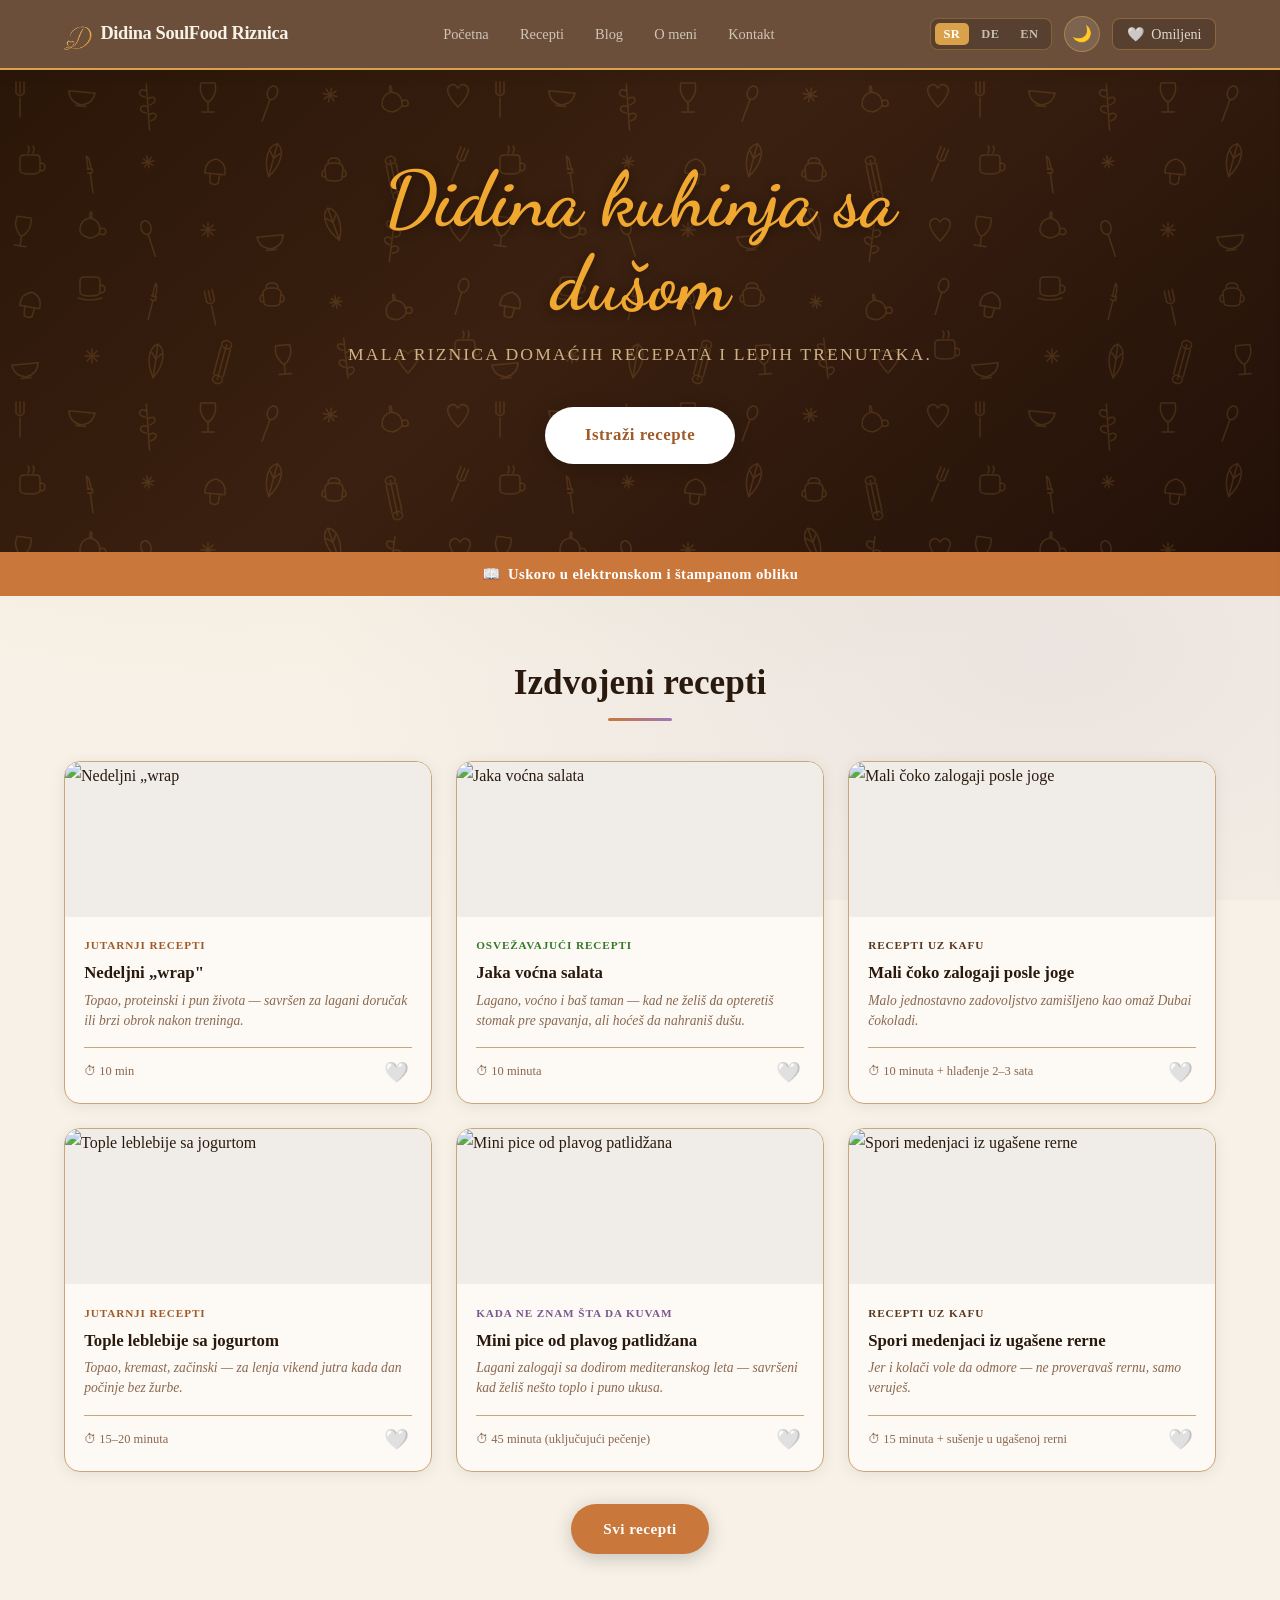
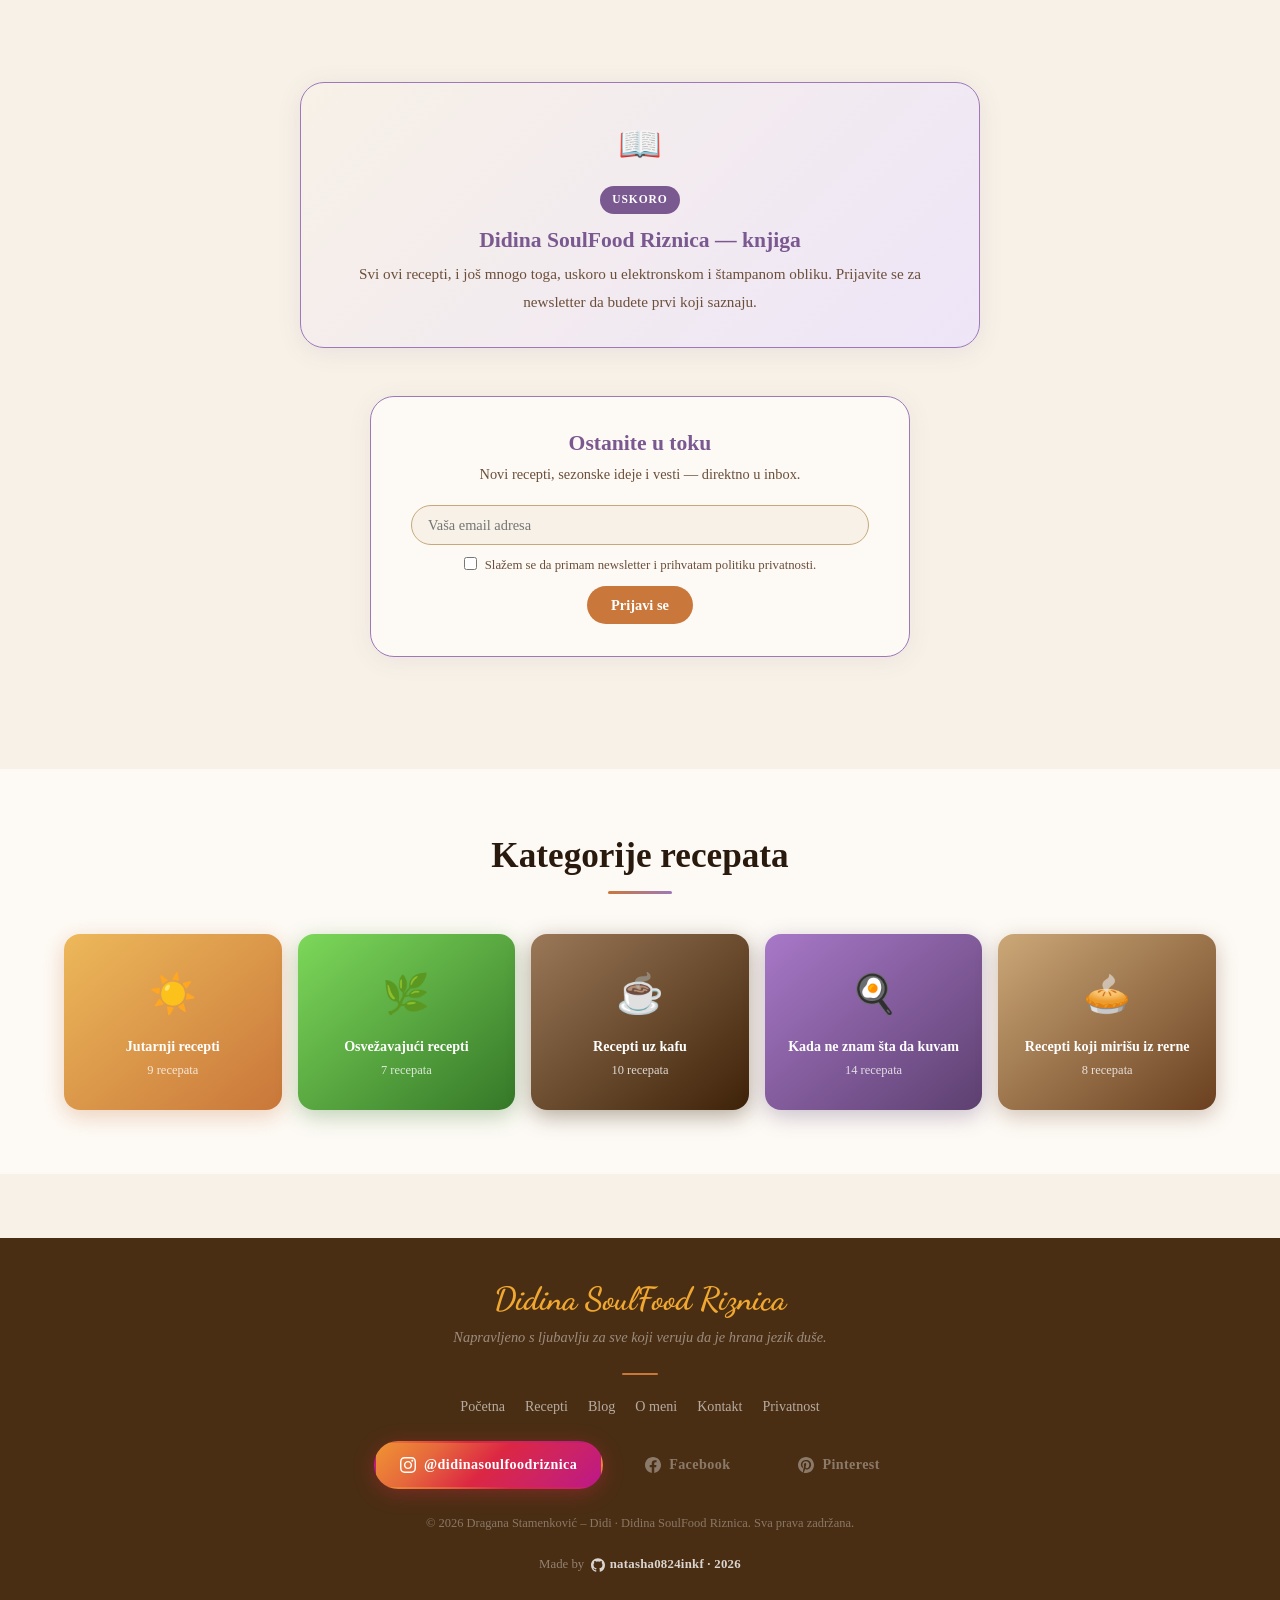
==== commit 53490326: "deploy: natasha0824inkf/didina-soulfood-riznica@eff04b9f2fc5864783d12e8d7c8a0756f9538808" ====
--- a/staging/index.html
+++ b/staging/index.html
@@ -139,9 +139,13 @@
         <svg width="16" height="16" viewBox="0 0 24 24" fill="currentColor"><path d="M12 2.163c3.204 0 3.584.012 4.85.07 3.252.148 4.771 1.691 4.919 4.919.058 1.265.069 1.645.069 4.849 0 3.205-.012 3.584-.069 4.849-.149 3.225-1.664 4.771-4.919 4.919-1.266.058-1.644.07-4.85.07-3.204 0-3.584-.012-4.849-.07-3.26-.149-4.771-1.699-4.919-4.92-.058-1.265-.07-1.644-.07-4.849 0-3.204.013-3.583.07-4.849.149-3.227 1.664-4.771 4.919-4.919 1.266-.057 1.645-.069 4.849-.069zm0-2.163c-3.259 0-3.667.014-4.947.072-4.358.2-6.78 2.618-6.98 6.98-.059 1.281-.073 1.689-.073 4.948 0 3.259.014 3.668.072 4.948.2 4.358 2.618 6.78 6.98 6.98 1.281.058 1.689.072 4.948.072 3.259 0 3.668-.014 4.948-.072 4.354-.2 6.782-2.618 6.979-6.98.059-1.28.073-1.689.073-4.948 0-3.259-.014-3.667-.072-4.947-.196-4.354-2.617-6.78-6.979-6.98-1.281-.059-1.69-.073-4.949-.073zm0 5.838c-3.403 0-6.162 2.759-6.162 6.162s2.759 6.163 6.162 6.163 6.162-2.759 6.162-6.163c0-3.403-2.759-6.162-6.162-6.162zm0 10.162c-2.209 0-4-1.79-4-4 0-2.209 1.791-4 4-4s4 1.791 4 4c0 2.21-1.791 4-4 4zm6.406-11.845c-.796 0-1.441.645-1.441 1.44s.645 1.44 1.441 1.44c.795 0 1.439-.645 1.439-1.44s-.644-1.44-1.439-1.44z"/></svg>
         @didinasoulfoodriznica
       </a>
-      <a href="https://amber-loan-581.notion.site/Didina-SoulFood-Riznica-fd2eeb0080ae82a4bae70139f81310b3?pvs=73" target="_blank" rel="noopener" class="footer-social-link">
-        <svg width="16" height="16" viewBox="0 0 24 24" fill="currentColor"><path d="M4.459 4.208c.746.606 1.026.56 2.428.466l13.215-.793c.28 0 .047-.28-.046-.326L17.86 1.968c-.42-.326-.981-.7-2.055-.607L3.01 2.295c-.466.046-.56.28-.374.466zm.793 3.08v13.904c0 .747.373 1.027 1.214.98l14.523-.84c.841-.046.935-.56.935-1.167V6.354c0-.606-.233-.933-.748-.887l-15.177.887c-.56.047-.747.327-.747.933zm14.337.745c.093.42 0 .84-.42.888l-.7.14v10.264c-.608.327-1.168.514-1.635.514-.748 0-.935-.234-1.495-.933l-4.577-7.186v6.952L12.21 19s0 .84-1.168.84l-3.222.186c-.093-.186 0-.653.327-.746l.84-.233V9.854L7.822 9.76c-.094-.42.14-1.026.793-1.073l3.456-.233 4.764 7.279v-6.44l-1.215-.14c-.093-.514.28-.887.747-.933zM1.936 1.035l13.31-.98c1.634-.14 2.055-.047 3.082.7l4.249 2.986c.7.513.934.653.934 1.213v16.378c0 1.026-.373 1.634-1.68 1.726l-15.458.934c-.98.047-1.448-.093-1.962-.747l-3.129-4.06c-.56-.747-.793-1.306-.793-1.96V2.667c0-.839.374-1.54 1.447-1.632z"/></svg>
-        Blog &amp; Riznica
+      <a href="javascript:void(0)" class="footer-social-link" style="opacity:.5;cursor:default" aria-label="Facebook">
+        <svg width="16" height="16" viewBox="0 0 24 24" fill="currentColor"><path d="M24 12.073c0-6.627-5.373-12-12-12s-12 5.373-12 12c0 5.99 4.388 10.954 10.125 11.854v-8.385H7.078v-3.47h3.047V9.43c0-3.007 1.792-4.669 4.533-4.669 1.312 0 2.686.235 2.686.235v2.953H15.83c-1.491 0-1.956.925-1.956 1.874v2.25h3.328l-.532 3.47h-2.796v8.385C19.612 23.027 24 18.062 24 12.073z"/></svg>
+        Facebook
+      </a>
+      <a href="javascript:void(0)" class="footer-social-link" style="opacity:.5;cursor:default" aria-label="Pinterest">
+        <svg width="16" height="16" viewBox="0 0 24 24" fill="currentColor"><path d="M12 0C5.373 0 0 5.373 0 12c0 5.084 3.163 9.426 7.627 11.174-.105-.949-.2-2.405.042-3.441.218-.937 1.407-5.965 1.407-5.965s-.359-.719-.359-1.782c0-1.668.967-2.914 2.171-2.914 1.023 0 1.518.769 1.518 1.69 0 1.029-.655 2.568-.994 3.995-.283 1.194.599 2.169 1.777 2.169 2.133 0 3.772-2.249 3.772-5.495 0-2.873-2.064-4.882-5.012-4.882-3.414 0-5.418 2.561-5.418 5.207 0 1.031.397 2.138.893 2.738a.36.36 0 0 1 .083.345l-.333 1.36c-.053.22-.174.267-.402.161-1.499-.698-2.436-2.889-2.436-4.649 0-3.785 2.75-7.262 7.929-7.262 4.163 0 7.398 2.967 7.398 6.931 0 4.136-2.607 7.464-6.227 7.464-1.216 0-2.359-.632-2.75-1.378l-.748 2.853c-.271 1.043-1.002 2.35-1.492 3.146C9.57 23.812 10.763 24 12 24c6.627 0 12-5.373 12-12S18.627 0 12 0z"/></svg>
+        Pinterest
       </a>
     </div>
     <p class="footer-copy">© 2026 Dragana Stamenković – Didi · Didina SoulFood Riznica. <span data-i18n="footer_rights">Sva prava zadržana.</span></p>
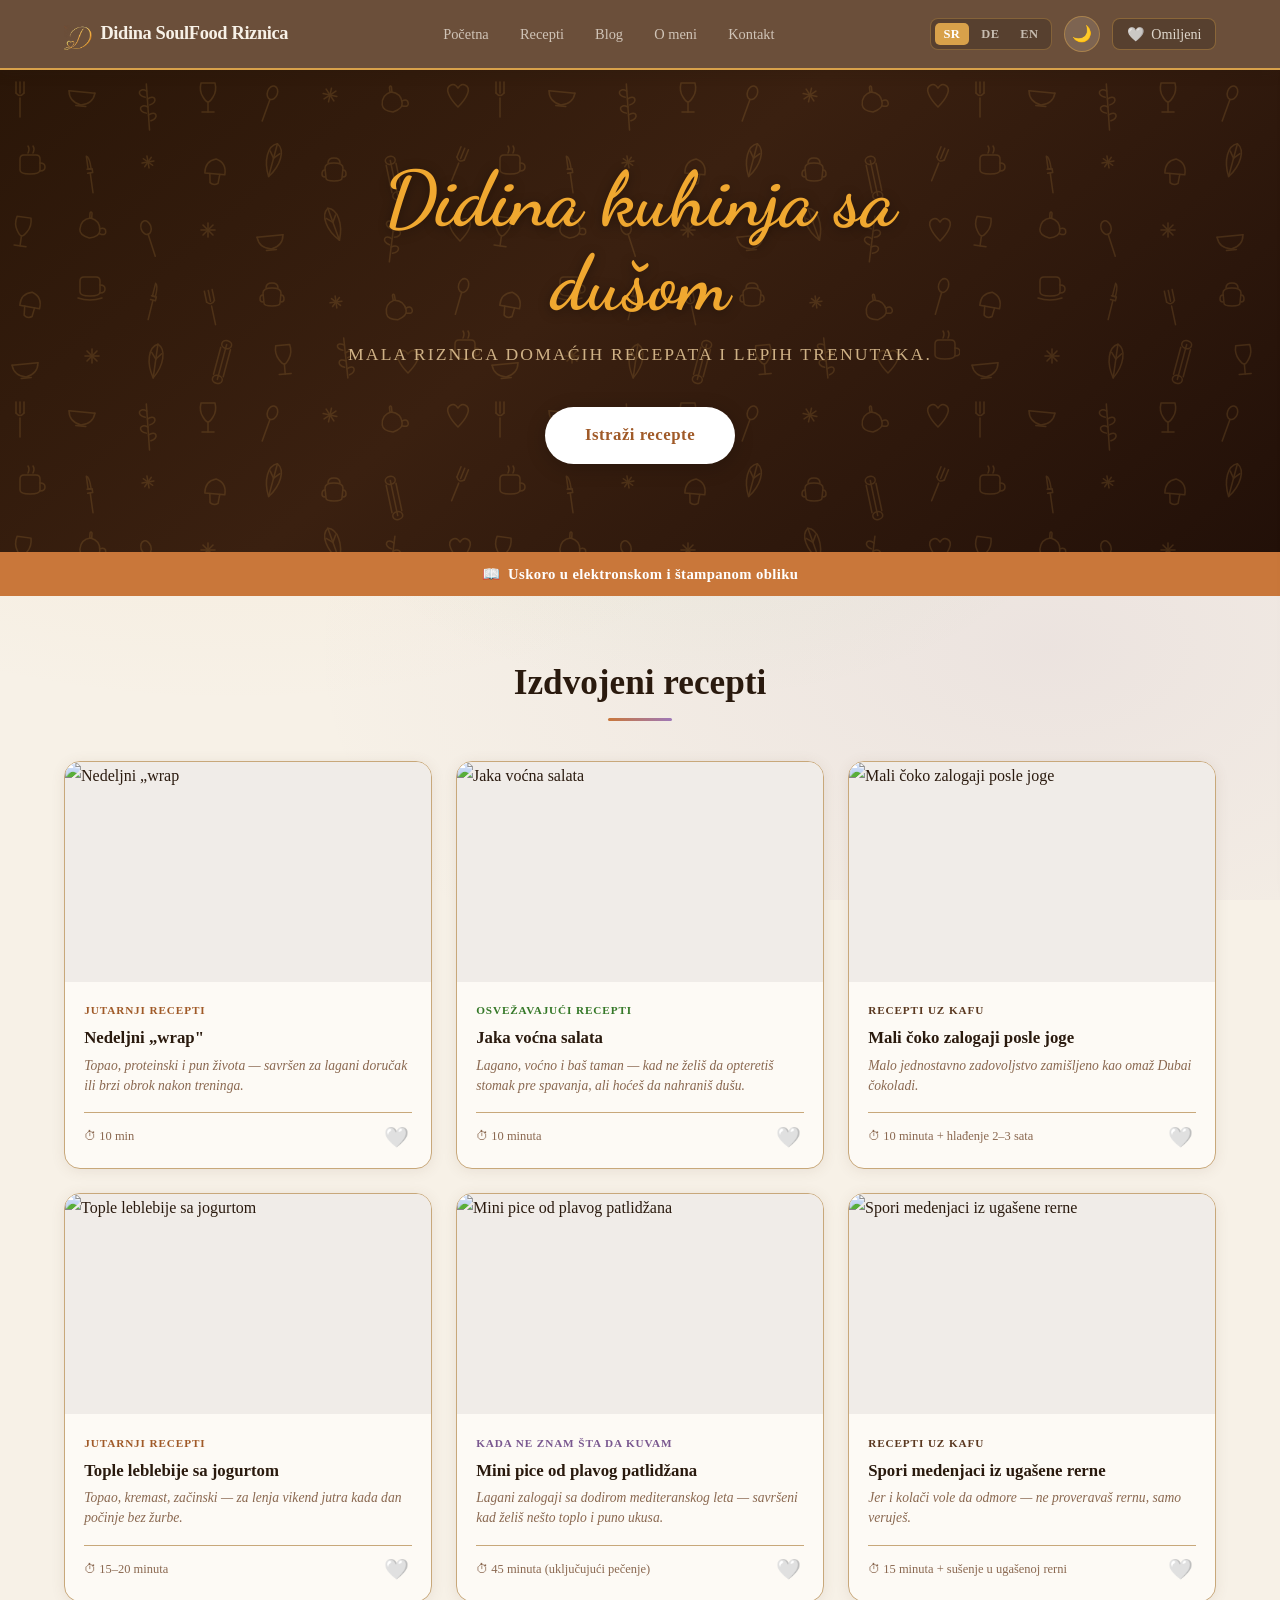
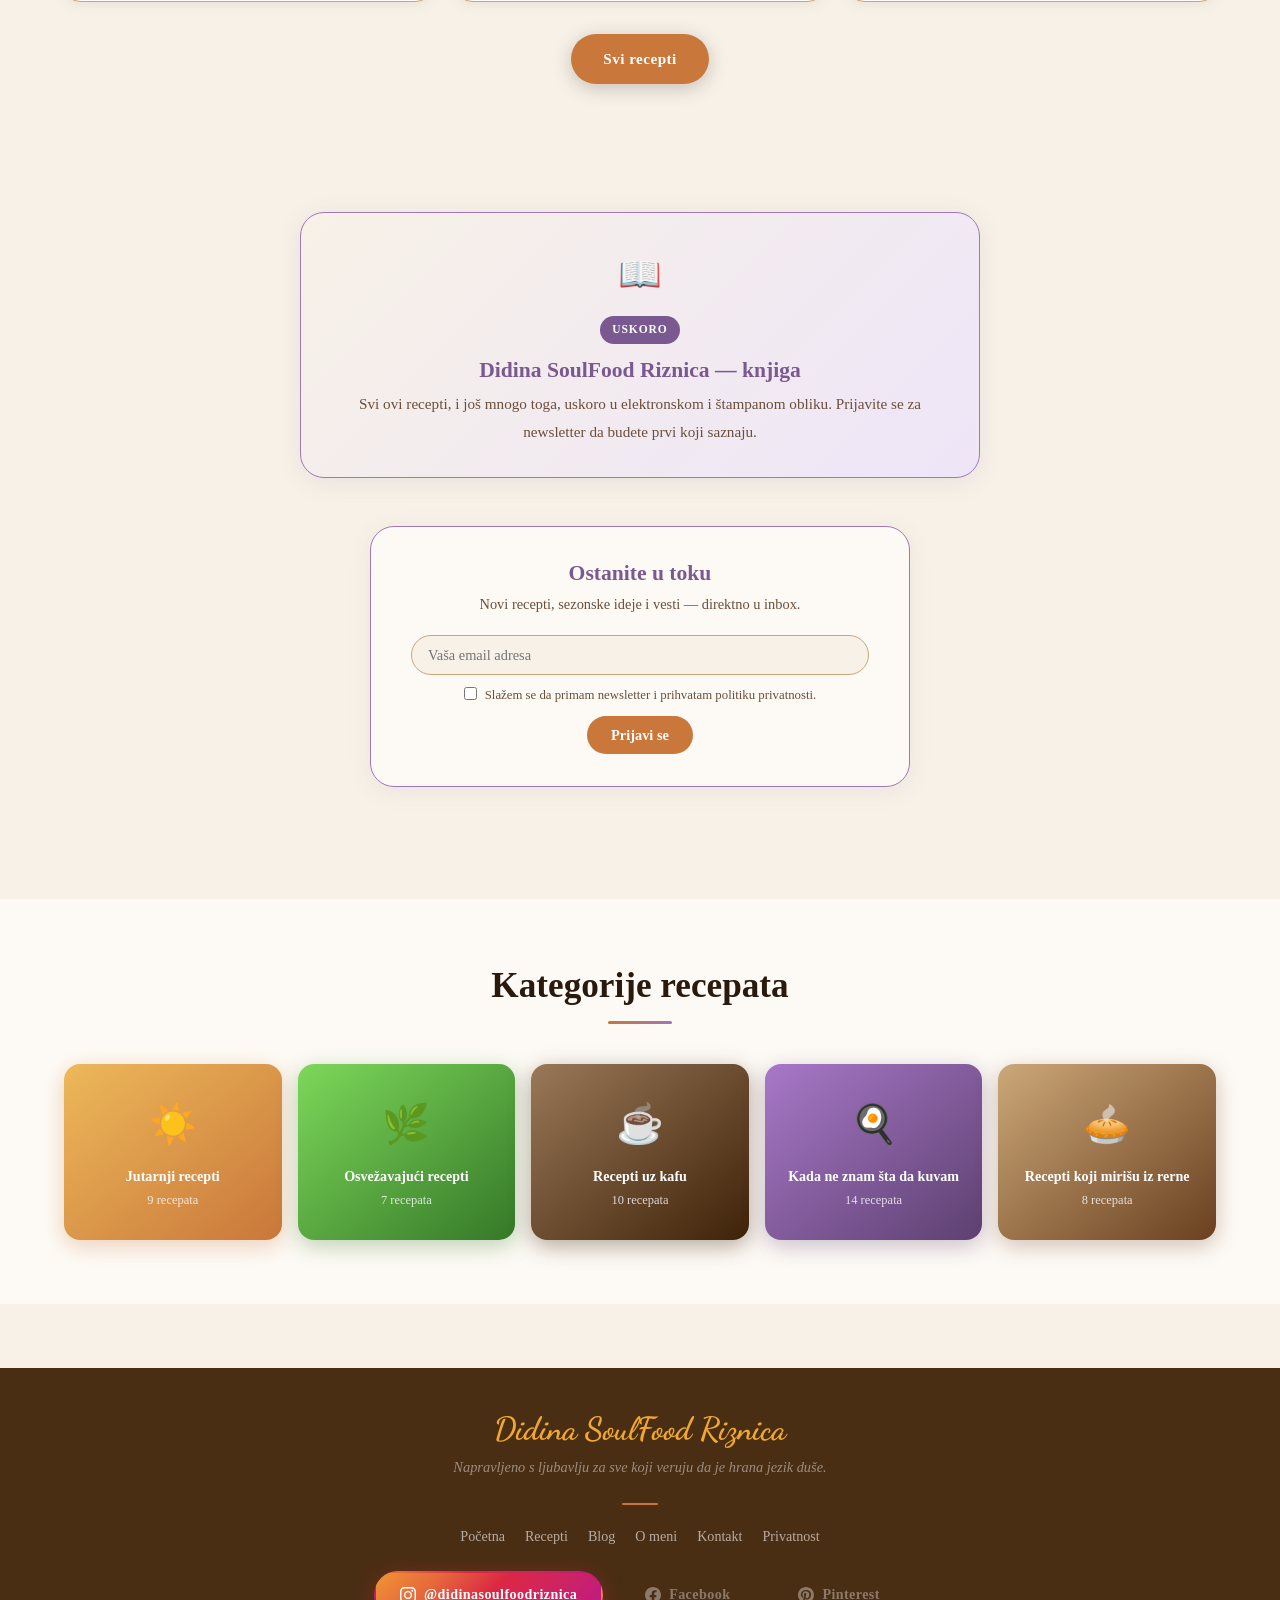
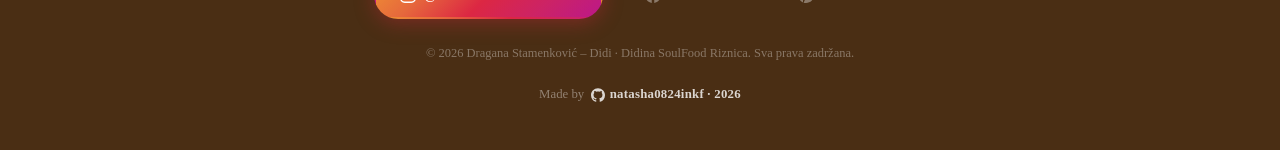
==== commit 6412c404: "deploy: natasha0824inkf/didina-soulfood-riznica@771cde123d5c60cbf2958dc433e943617c6d10c9" ====
--- a/staging/index.html
+++ b/staging/index.html
@@ -8,7 +8,7 @@
   <link rel="preconnect" href="https://fonts.googleapis.com">
   <link rel="preconnect" href="https://fonts.gstatic.com" crossorigin>
   <link href="https://fonts.googleapis.com/css2?family=Dancing+Script:wght@700&display=swap" rel="stylesheet">
-  <link rel="stylesheet" href="../css/style.css?v=7">
+  <link rel="stylesheet" href="../css/style.css?v=8">
   <link rel="stylesheet" href="../css/responsive.css">
   <script>if(localStorage.getItem('didina-theme')==='dark'||(!localStorage.getItem('didina-theme')&&window.matchMedia('(prefers-color-scheme:dark)').matches))document.documentElement.classList.add('dark-mode');</script>
   <style>.site-header{background:#6B4F3A;border-bottom:2px solid #D8A14A;position:sticky;top:0;z-index:100}.nav-links a{color:rgba(247,241,231,.72);border-bottom:2px solid transparent}.nav-links a.active{color:#D8A14A;border-bottom-color:#D8A14A;font-weight:600}html.dark-mode .site-header{background:#1A1208}</style>
--- a/css/style.css
+++ b/css/style.css
@@ -263,12 +263,12 @@
 .recipe-card:focus-visible { outline: 3px solid var(--coral); outline-offset: 2px; }
 
 .recipe-card-thumb {
-  height: 155px; display: flex; align-items: center; justify-content: center;
+  height: 220px; display: flex; align-items: center; justify-content: center;
   position: relative; overflow: hidden;
 }
 .card-emoji { font-size: 4rem; filter: drop-shadow(0 2px 4px rgba(0,0,0,.15)); }
 .recipe-card-thumb.has-img { background: #f0ece8; }
-.card-img { width: 100%; height: 100%; object-fit: cover; display: block; }
+.card-img { width: 100%; height: 100%; object-fit: contain; display: block; }
 
 .recipe-card-body { padding: 1.2rem; flex: 1; display: flex; flex-direction: column; }
 .recipe-card-category {
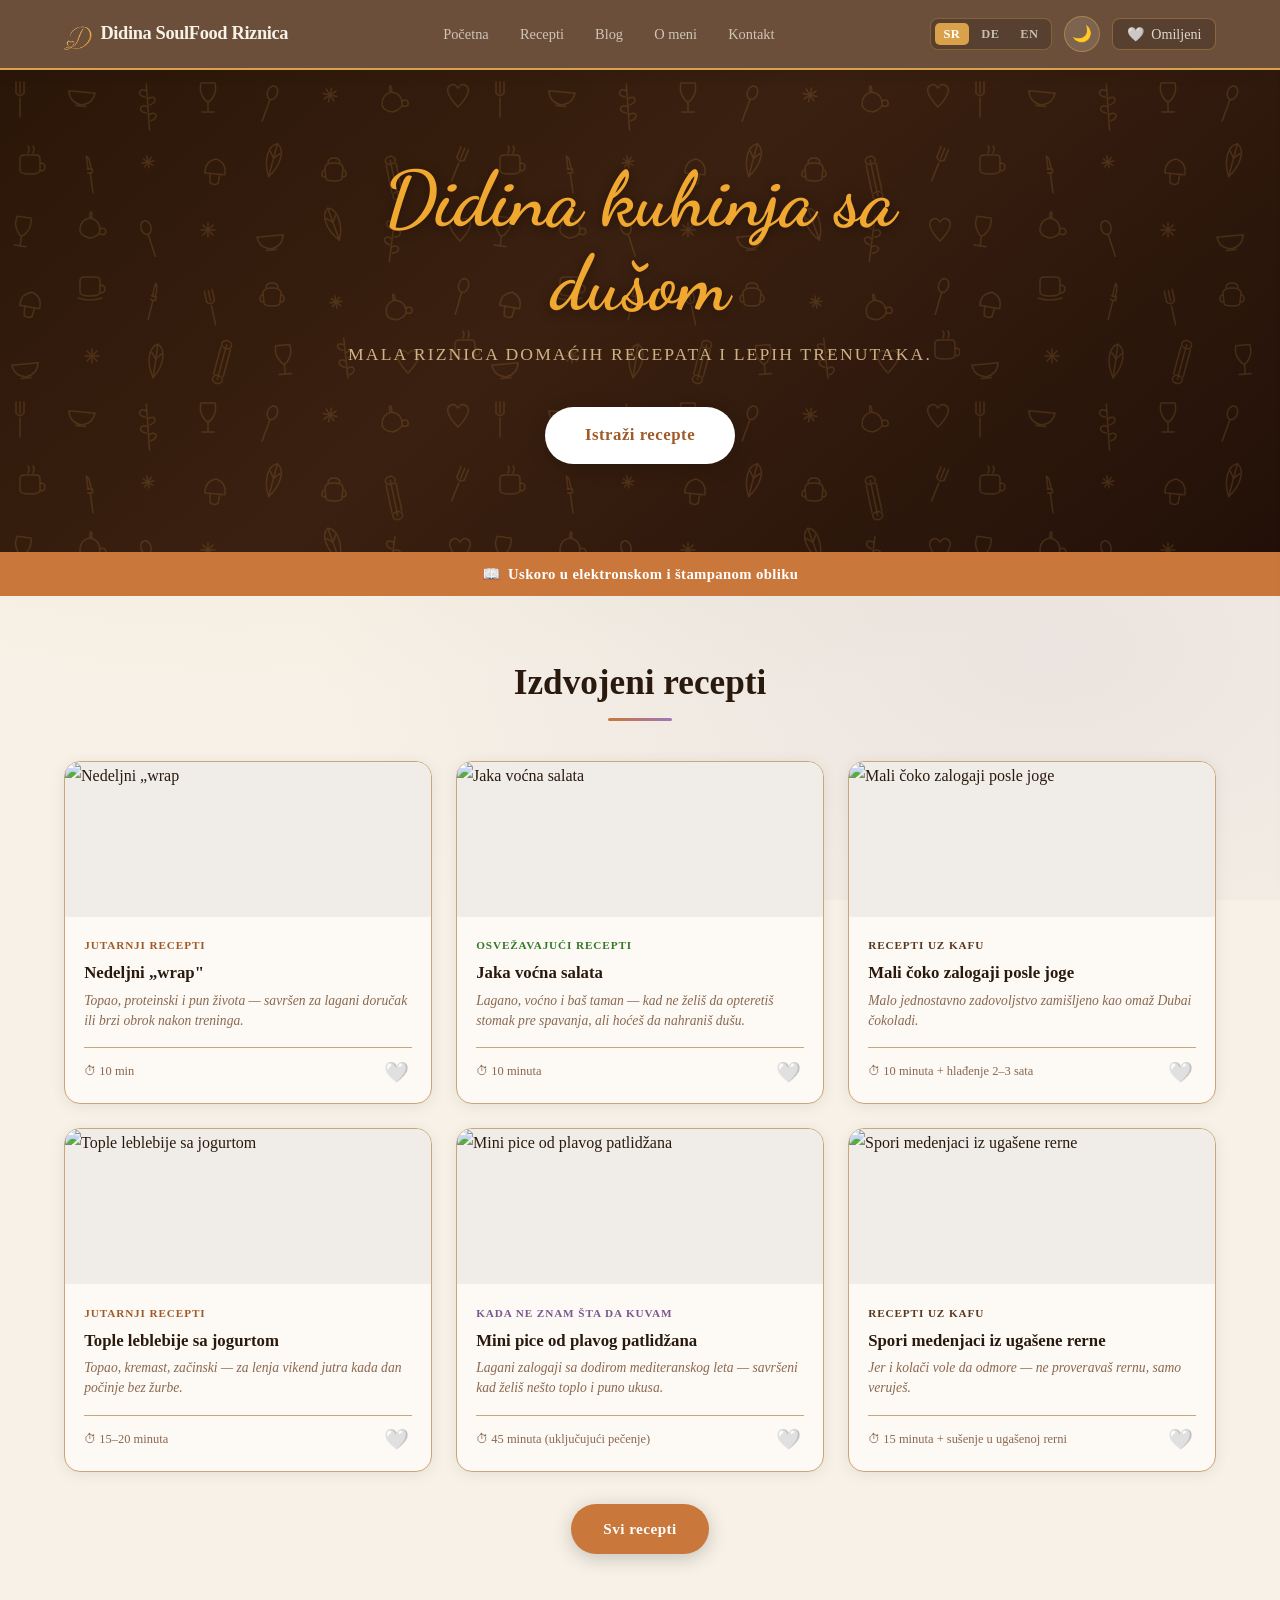
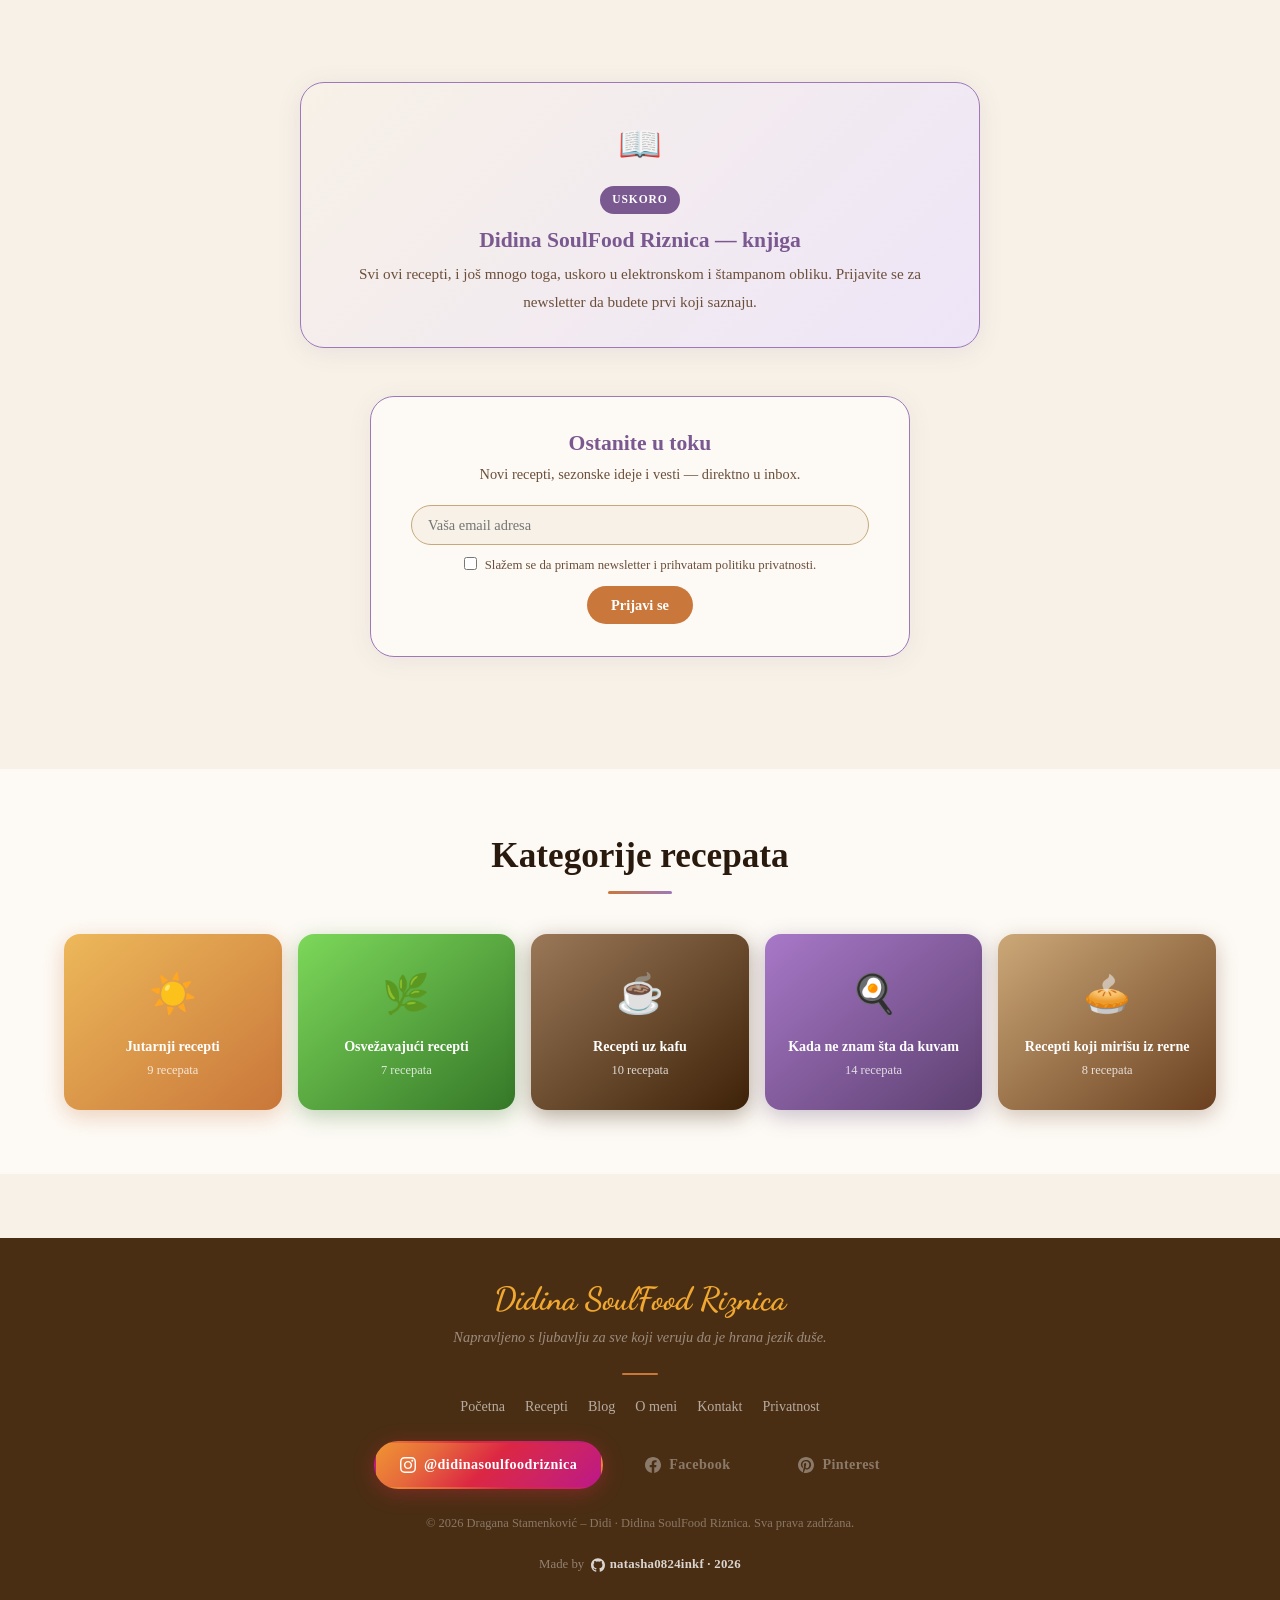
==== commit 85dc6030: "deploy: natasha0824inkf/didina-soulfood-riznica@d8ef98195c7921fff89064c8b2330e37be0f4cd2" ====
--- a/staging/index.html
+++ b/staging/index.html
@@ -8,7 +8,7 @@
   <link rel="preconnect" href="https://fonts.googleapis.com">
   <link rel="preconnect" href="https://fonts.gstatic.com" crossorigin>
   <link href="https://fonts.googleapis.com/css2?family=Dancing+Script:wght@700&display=swap" rel="stylesheet">
-  <link rel="stylesheet" href="../css/style.css?v=8">
+  <link rel="stylesheet" href="../css/style.css?v=9">
   <link rel="stylesheet" href="../css/responsive.css">
   <script>if(localStorage.getItem('didina-theme')==='dark'||(!localStorage.getItem('didina-theme')&&window.matchMedia('(prefers-color-scheme:dark)').matches))document.documentElement.classList.add('dark-mode');</script>
   <style>.site-header{background:#6B4F3A;border-bottom:2px solid #D8A14A;position:sticky;top:0;z-index:100}.nav-links a{color:rgba(247,241,231,.72);border-bottom:2px solid transparent}.nav-links a.active{color:#D8A14A;border-bottom-color:#D8A14A;font-weight:600}html.dark-mode .site-header{background:#1A1208}</style>
--- a/css/style.css
+++ b/css/style.css
@@ -263,12 +263,12 @@
 .recipe-card:focus-visible { outline: 3px solid var(--coral); outline-offset: 2px; }
 
 .recipe-card-thumb {
-  height: 220px; display: flex; align-items: center; justify-content: center;
+  height: 155px; display: flex; align-items: center; justify-content: center;
   position: relative; overflow: hidden;
 }
 .card-emoji { font-size: 4rem; filter: drop-shadow(0 2px 4px rgba(0,0,0,.15)); }
 .recipe-card-thumb.has-img { background: #f0ece8; }
-.card-img { width: 100%; height: 100%; object-fit: contain; display: block; }
+.card-img { width: 100%; height: 100%; object-fit: cover; display: block; }
 
 .recipe-card-body { padding: 1.2rem; flex: 1; display: flex; flex-direction: column; }
 .recipe-card-category {
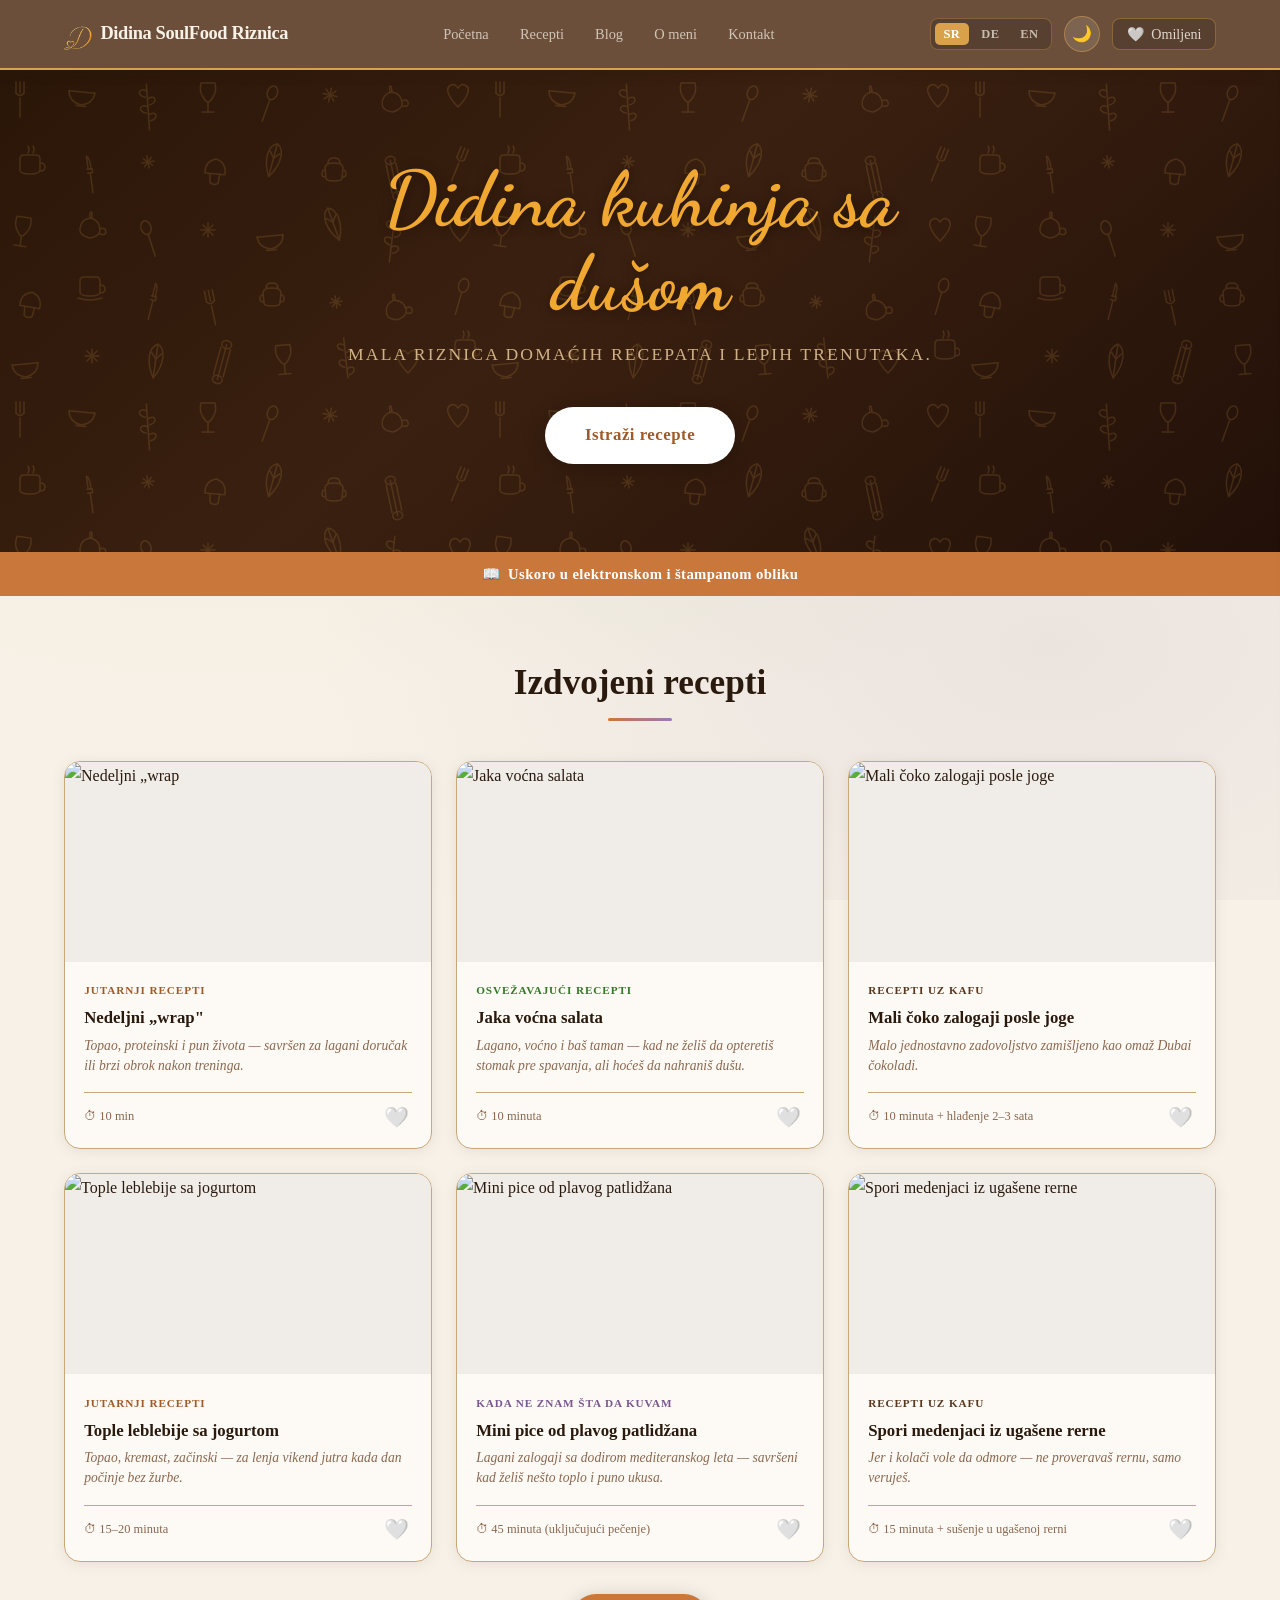
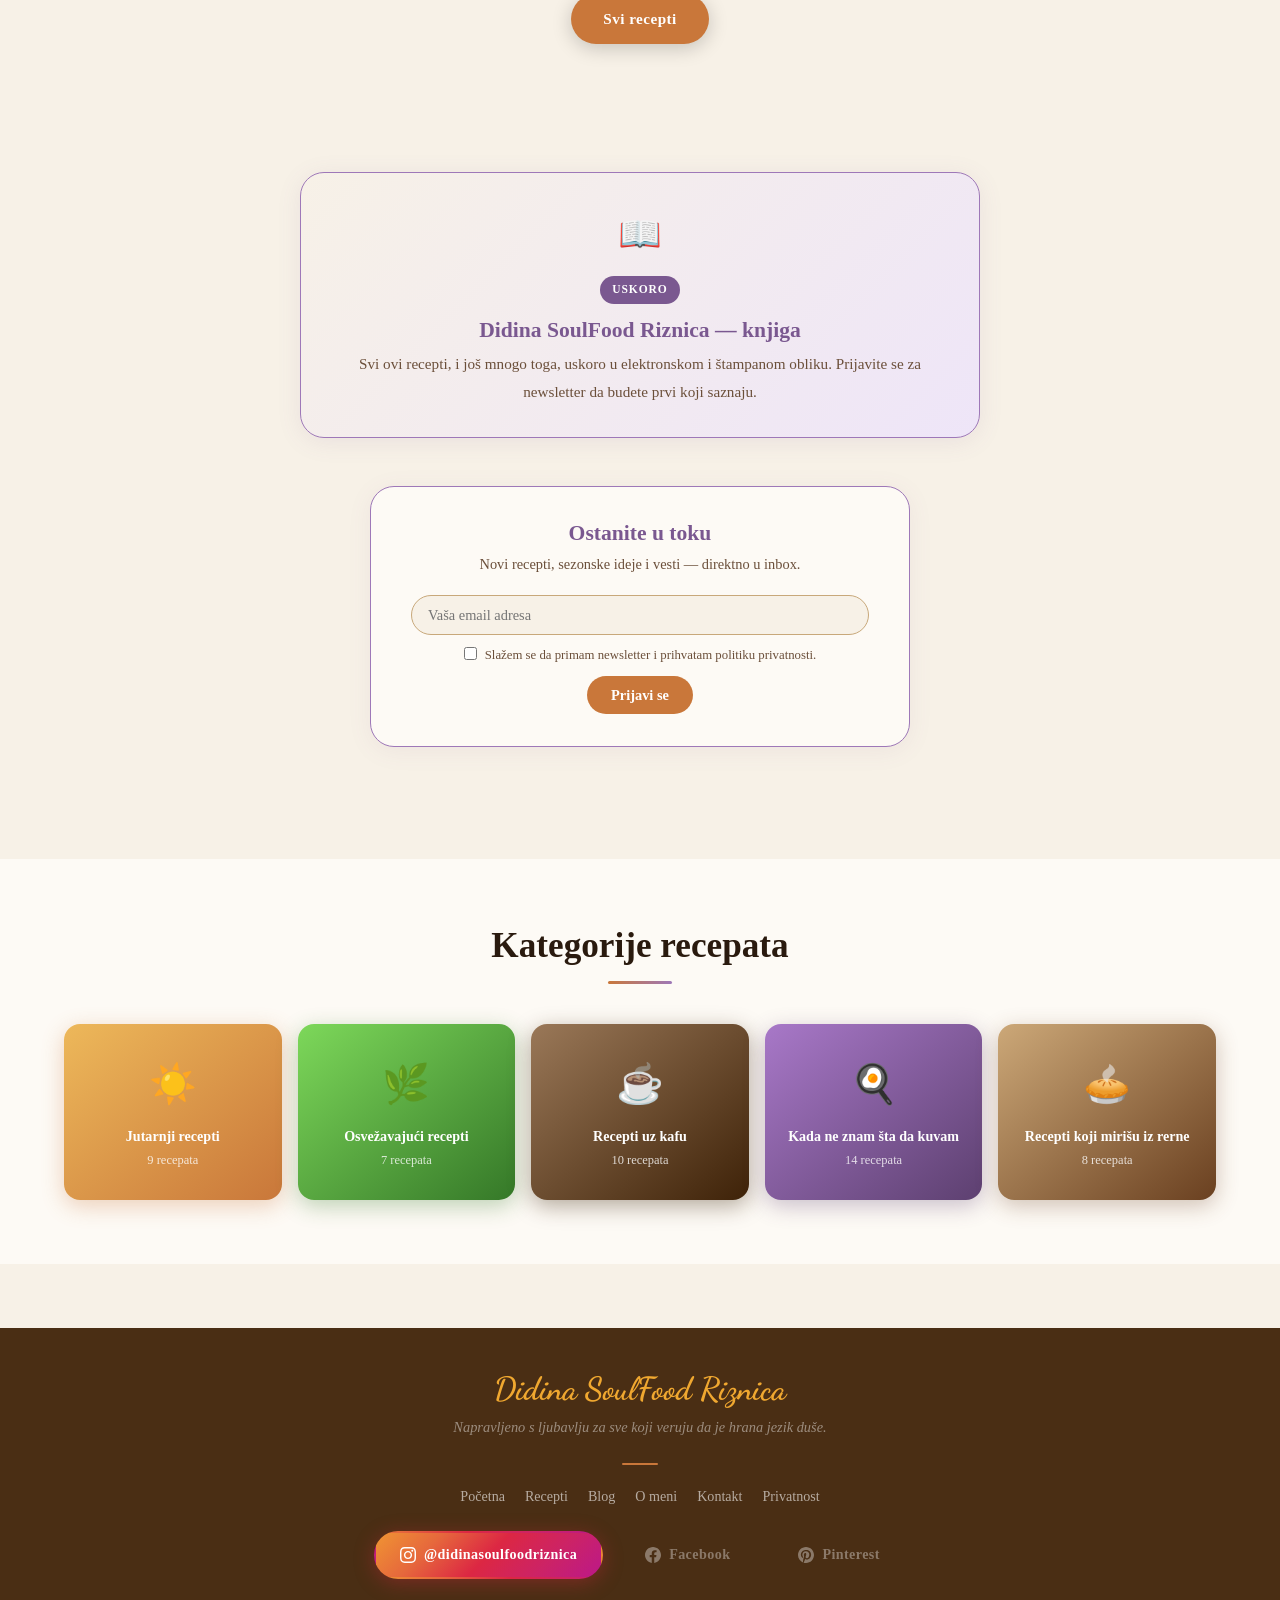
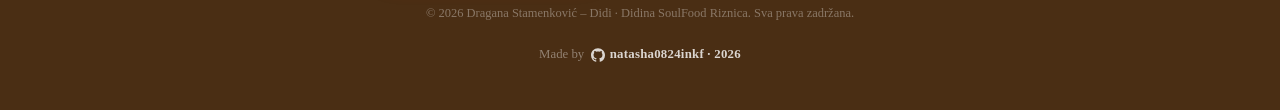
==== commit dfa1721d: "deploy: natasha0824inkf/didina-soulfood-riznica@46a95af0a5de4af62af1f1f530b254d5b78791ad" ====
--- a/staging/index.html
+++ b/staging/index.html
@@ -8,7 +8,7 @@
   <link rel="preconnect" href="https://fonts.googleapis.com">
   <link rel="preconnect" href="https://fonts.gstatic.com" crossorigin>
   <link href="https://fonts.googleapis.com/css2?family=Dancing+Script:wght@700&display=swap" rel="stylesheet">
-  <link rel="stylesheet" href="../css/style.css?v=9">
+  <link rel="stylesheet" href="../css/style.css?v=10">
   <link rel="stylesheet" href="../css/responsive.css">
   <script>if(localStorage.getItem('didina-theme')==='dark'||(!localStorage.getItem('didina-theme')&&window.matchMedia('(prefers-color-scheme:dark)').matches))document.documentElement.classList.add('dark-mode');</script>
   <style>.site-header{background:#6B4F3A;border-bottom:2px solid #D8A14A;position:sticky;top:0;z-index:100}.nav-links a{color:rgba(247,241,231,.72);border-bottom:2px solid transparent}.nav-links a.active{color:#D8A14A;border-bottom-color:#D8A14A;font-weight:600}html.dark-mode .site-header{background:#1A1208}</style>
--- a/css/style.css
+++ b/css/style.css
@@ -263,12 +263,12 @@
 .recipe-card:focus-visible { outline: 3px solid var(--coral); outline-offset: 2px; }
 
 .recipe-card-thumb {
-  height: 155px; display: flex; align-items: center; justify-content: center;
+  height: 200px; display: flex; align-items: center; justify-content: center;
   position: relative; overflow: hidden;
 }
 .card-emoji { font-size: 4rem; filter: drop-shadow(0 2px 4px rgba(0,0,0,.15)); }
 .recipe-card-thumb.has-img { background: #f0ece8; }
-.card-img { width: 100%; height: 100%; object-fit: cover; display: block; }
+.card-img { width: 100%; height: 100%; object-fit: cover; object-position: center 20%; display: block; }
 
 .recipe-card-body { padding: 1.2rem; flex: 1; display: flex; flex-direction: column; }
 .recipe-card-category {
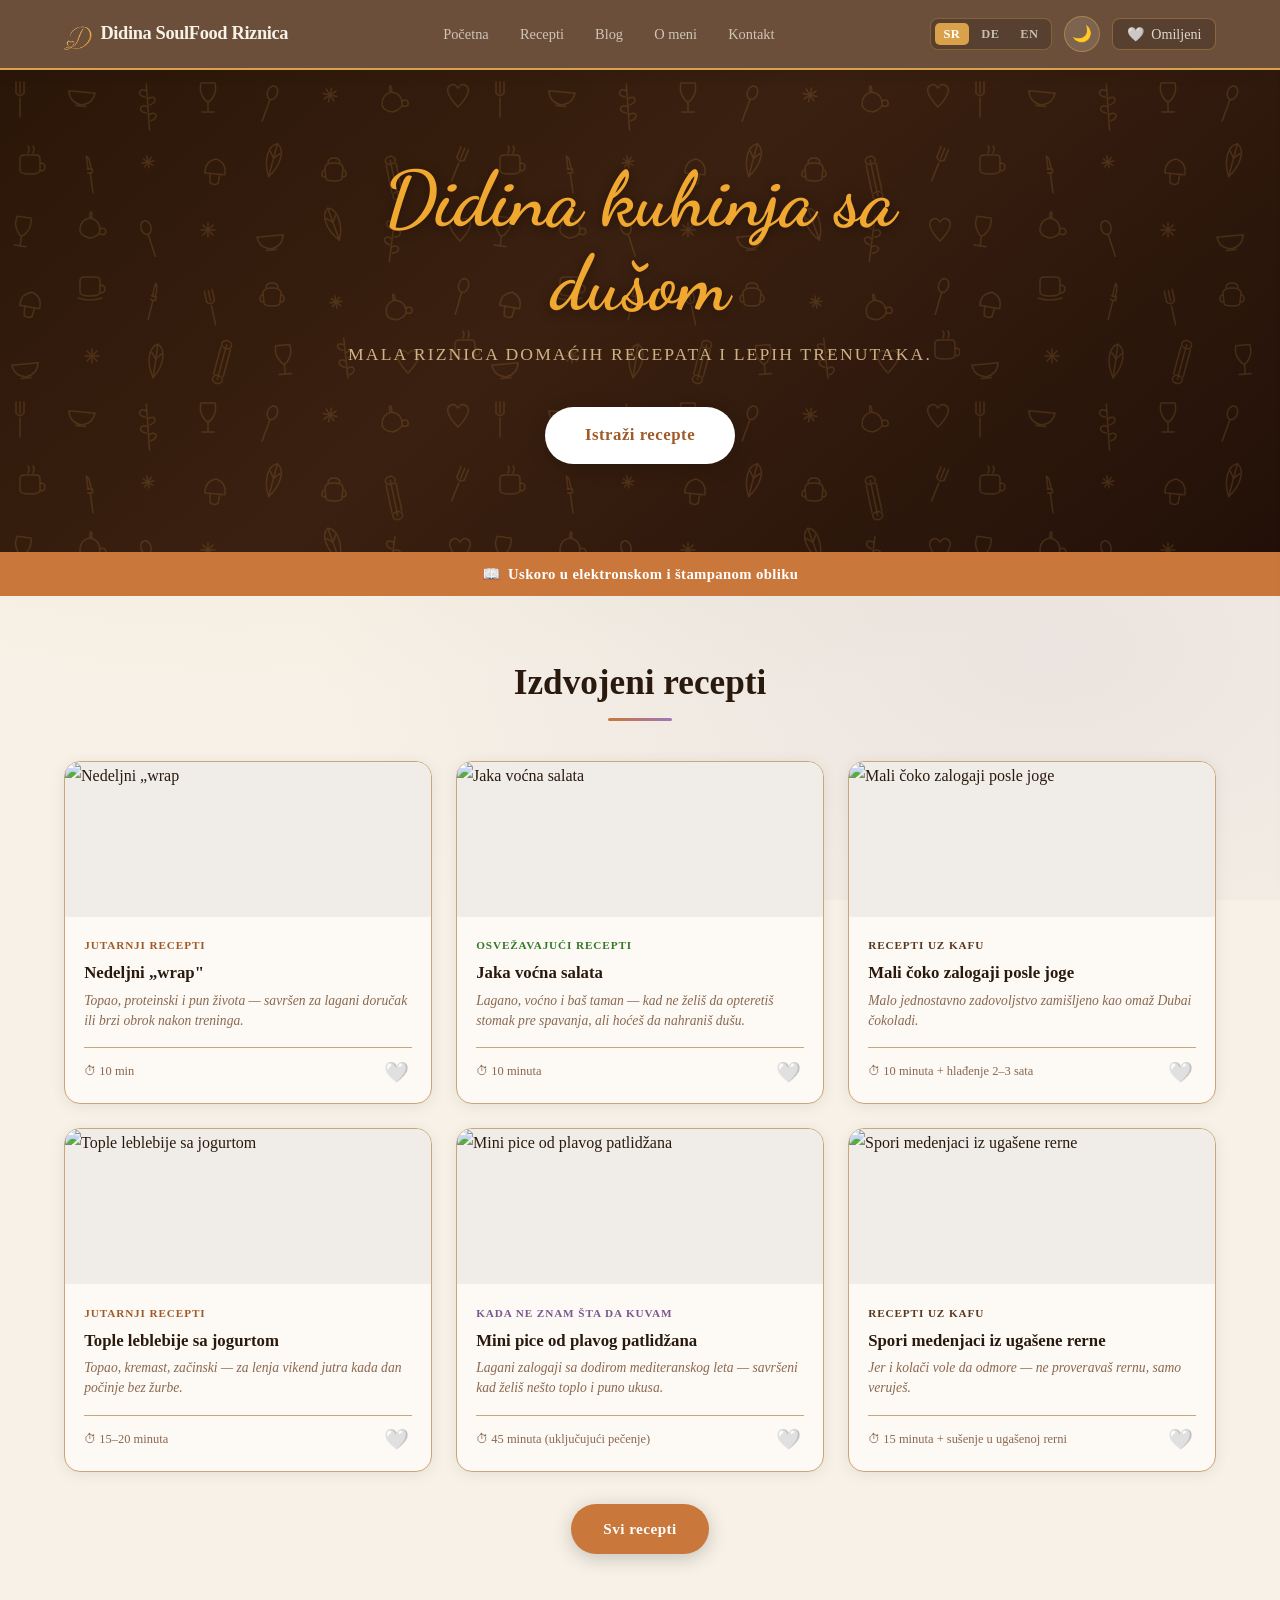
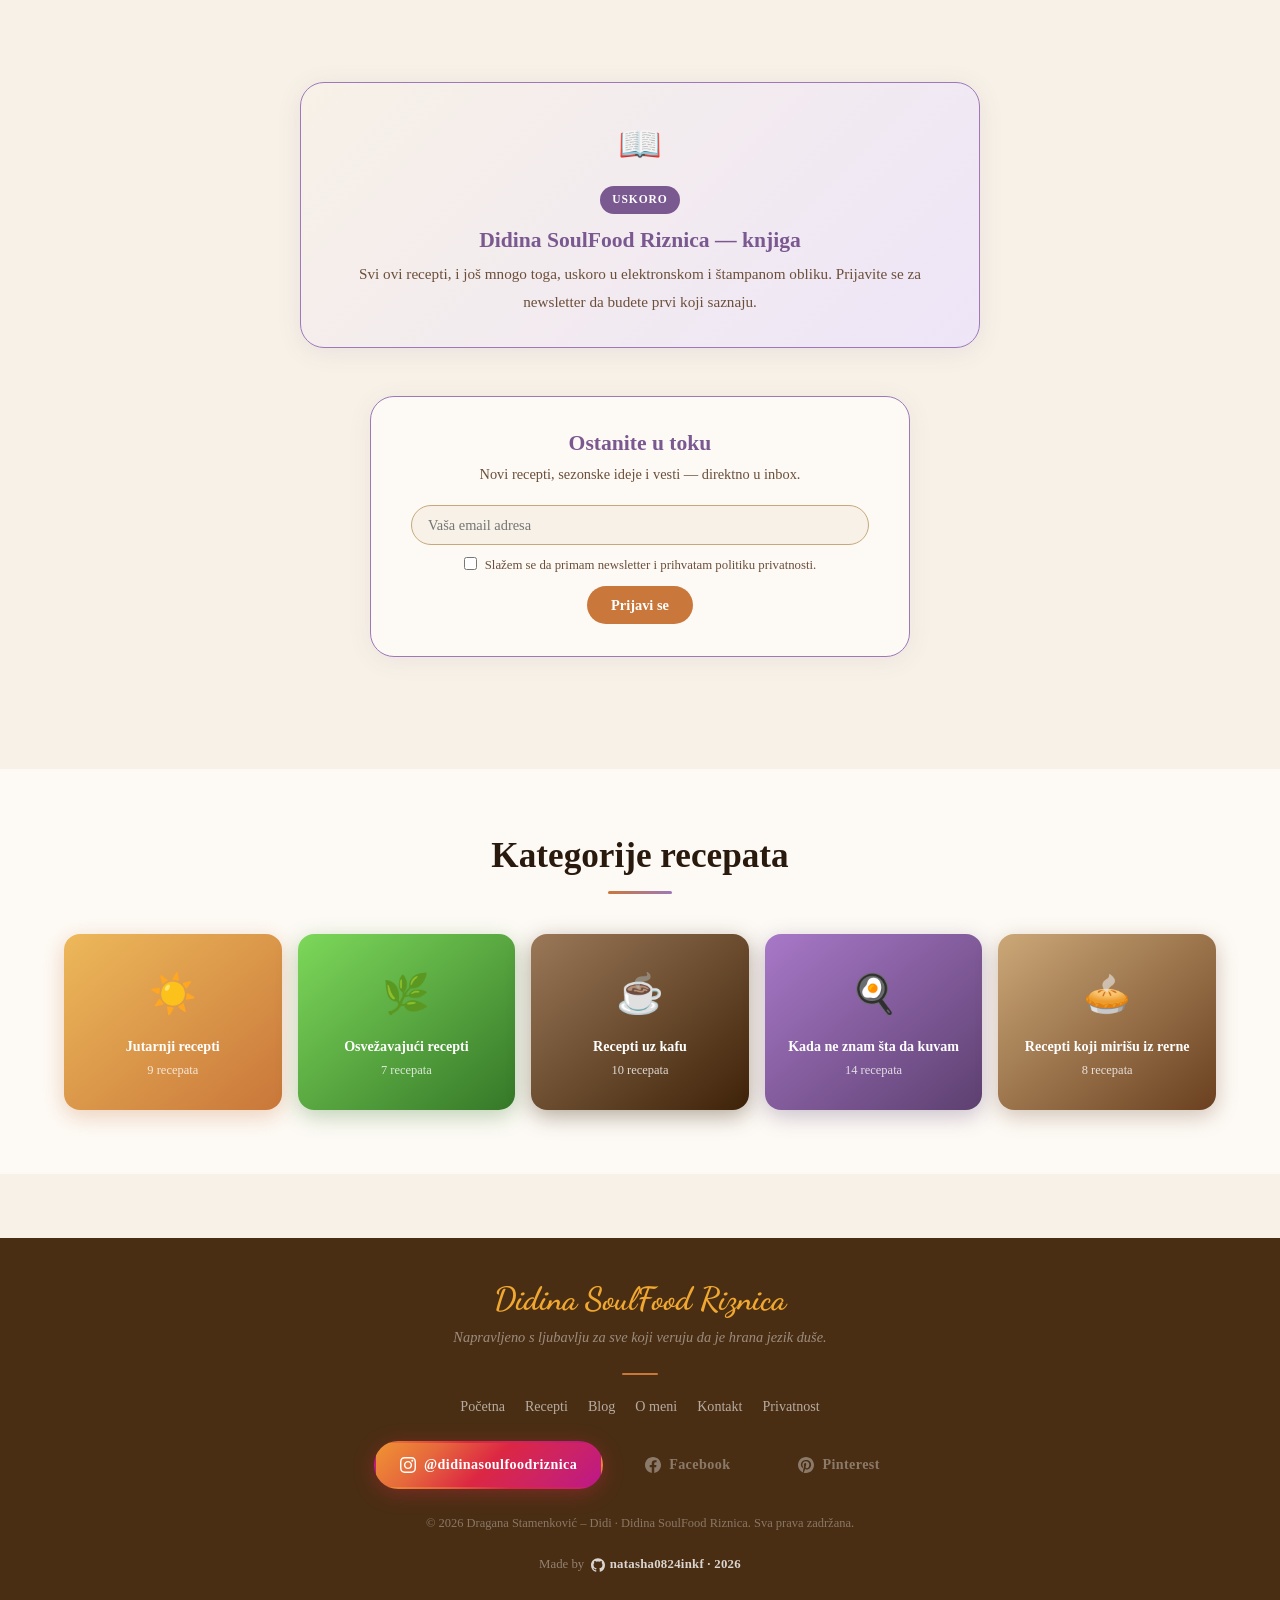
==== commit 35e091fb: "deploy: natasha0824inkf/didina-soulfood-riznica@f903fde0323f73c00e3405340fe7abe6c2dff7b8" ====
--- a/staging/index.html
+++ b/staging/index.html
@@ -8,7 +8,7 @@
   <link rel="preconnect" href="https://fonts.googleapis.com">
   <link rel="preconnect" href="https://fonts.gstatic.com" crossorigin>
   <link href="https://fonts.googleapis.com/css2?family=Dancing+Script:wght@700&display=swap" rel="stylesheet">
-  <link rel="stylesheet" href="../css/style.css?v=10">
+  <link rel="stylesheet" href="../css/style.css?v=11">
   <link rel="stylesheet" href="../css/responsive.css">
   <script>if(localStorage.getItem('didina-theme')==='dark'||(!localStorage.getItem('didina-theme')&&window.matchMedia('(prefers-color-scheme:dark)').matches))document.documentElement.classList.add('dark-mode');</script>
   <style>.site-header{background:#6B4F3A;border-bottom:2px solid #D8A14A;position:sticky;top:0;z-index:100}.nav-links a{color:rgba(247,241,231,.72);border-bottom:2px solid transparent}.nav-links a.active{color:#D8A14A;border-bottom-color:#D8A14A;font-weight:600}html.dark-mode .site-header{background:#1A1208}</style>
--- a/css/style.css
+++ b/css/style.css
@@ -263,12 +263,12 @@
 .recipe-card:focus-visible { outline: 3px solid var(--coral); outline-offset: 2px; }
 
 .recipe-card-thumb {
-  height: 200px; display: flex; align-items: center; justify-content: center;
+  height: 155px; display: flex; align-items: center; justify-content: center;
   position: relative; overflow: hidden;
 }
 .card-emoji { font-size: 4rem; filter: drop-shadow(0 2px 4px rgba(0,0,0,.15)); }
 .recipe-card-thumb.has-img { background: #f0ece8; }
-.card-img { width: 100%; height: 100%; object-fit: cover; object-position: center 20%; display: block; }
+.card-img { width: 100%; height: 100%; object-fit: cover; display: block; }
 
 .recipe-card-body { padding: 1.2rem; flex: 1; display: flex; flex-direction: column; }
 .recipe-card-category {
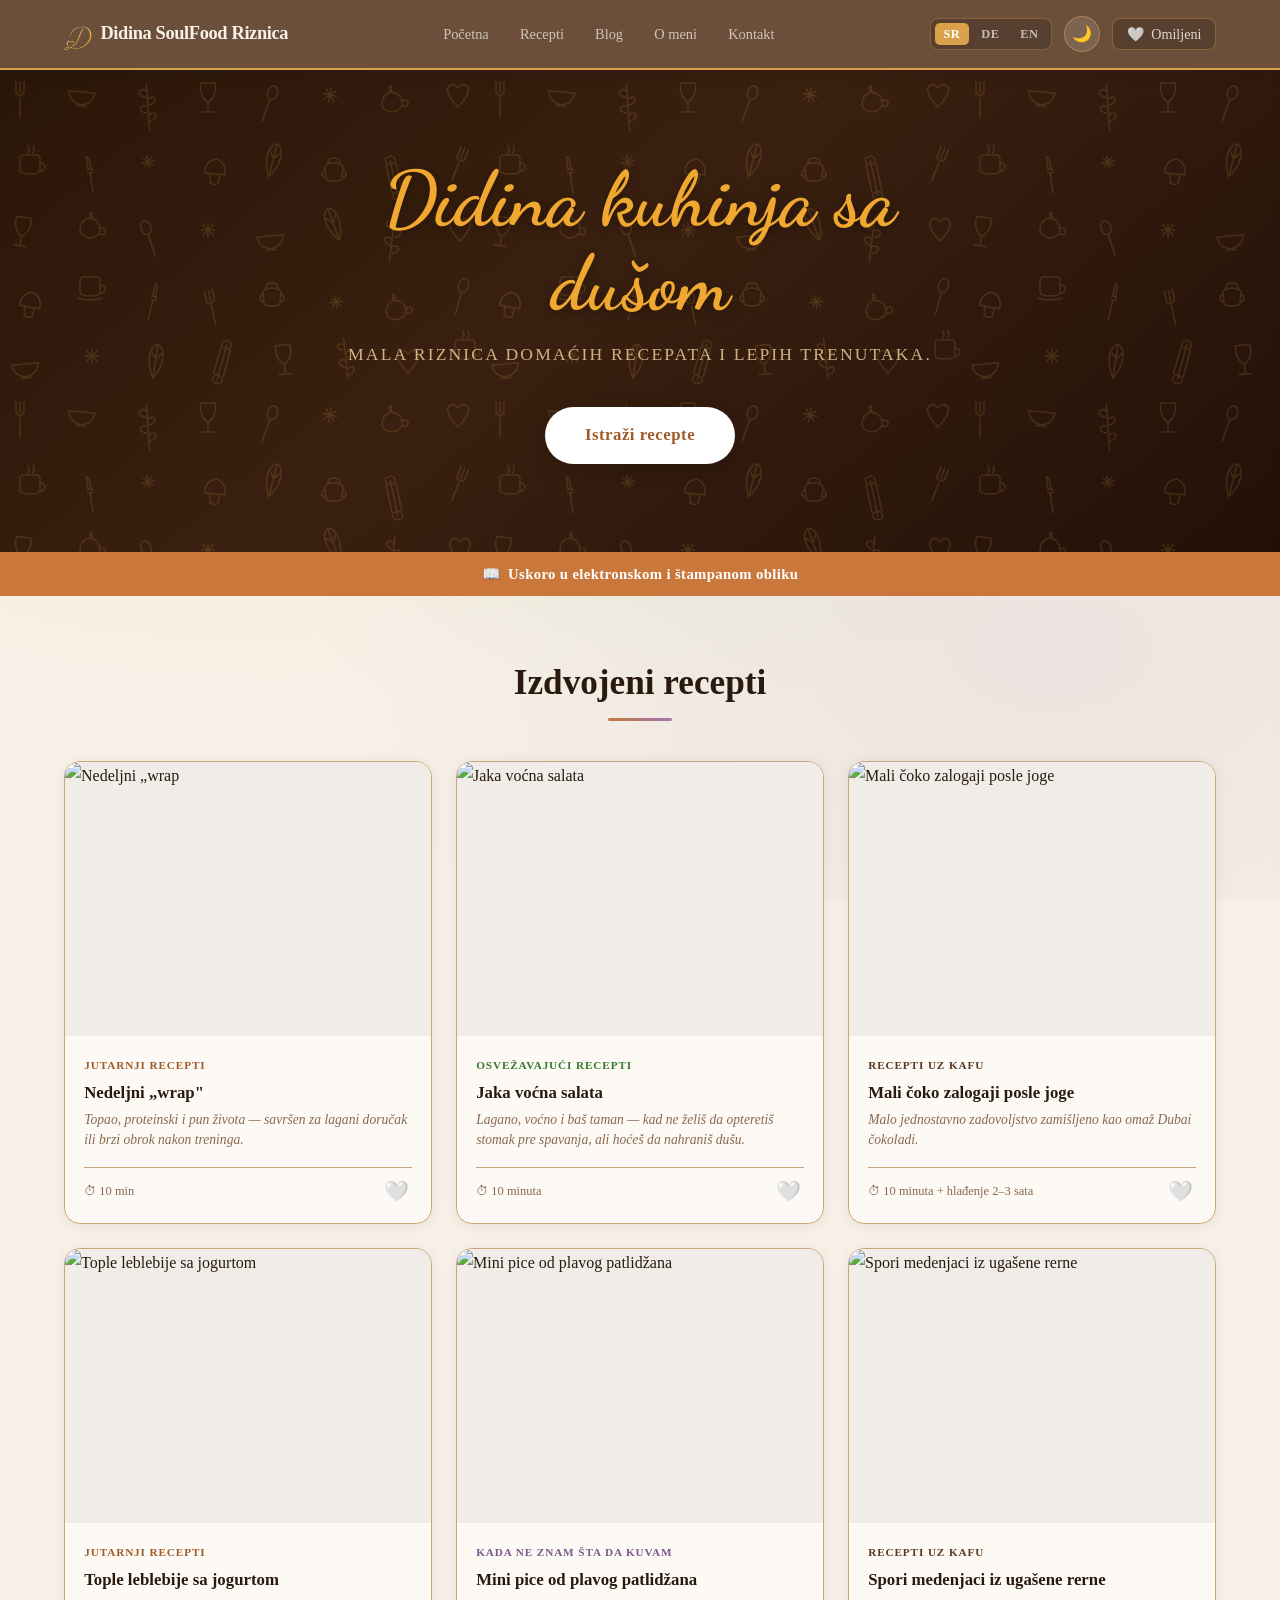
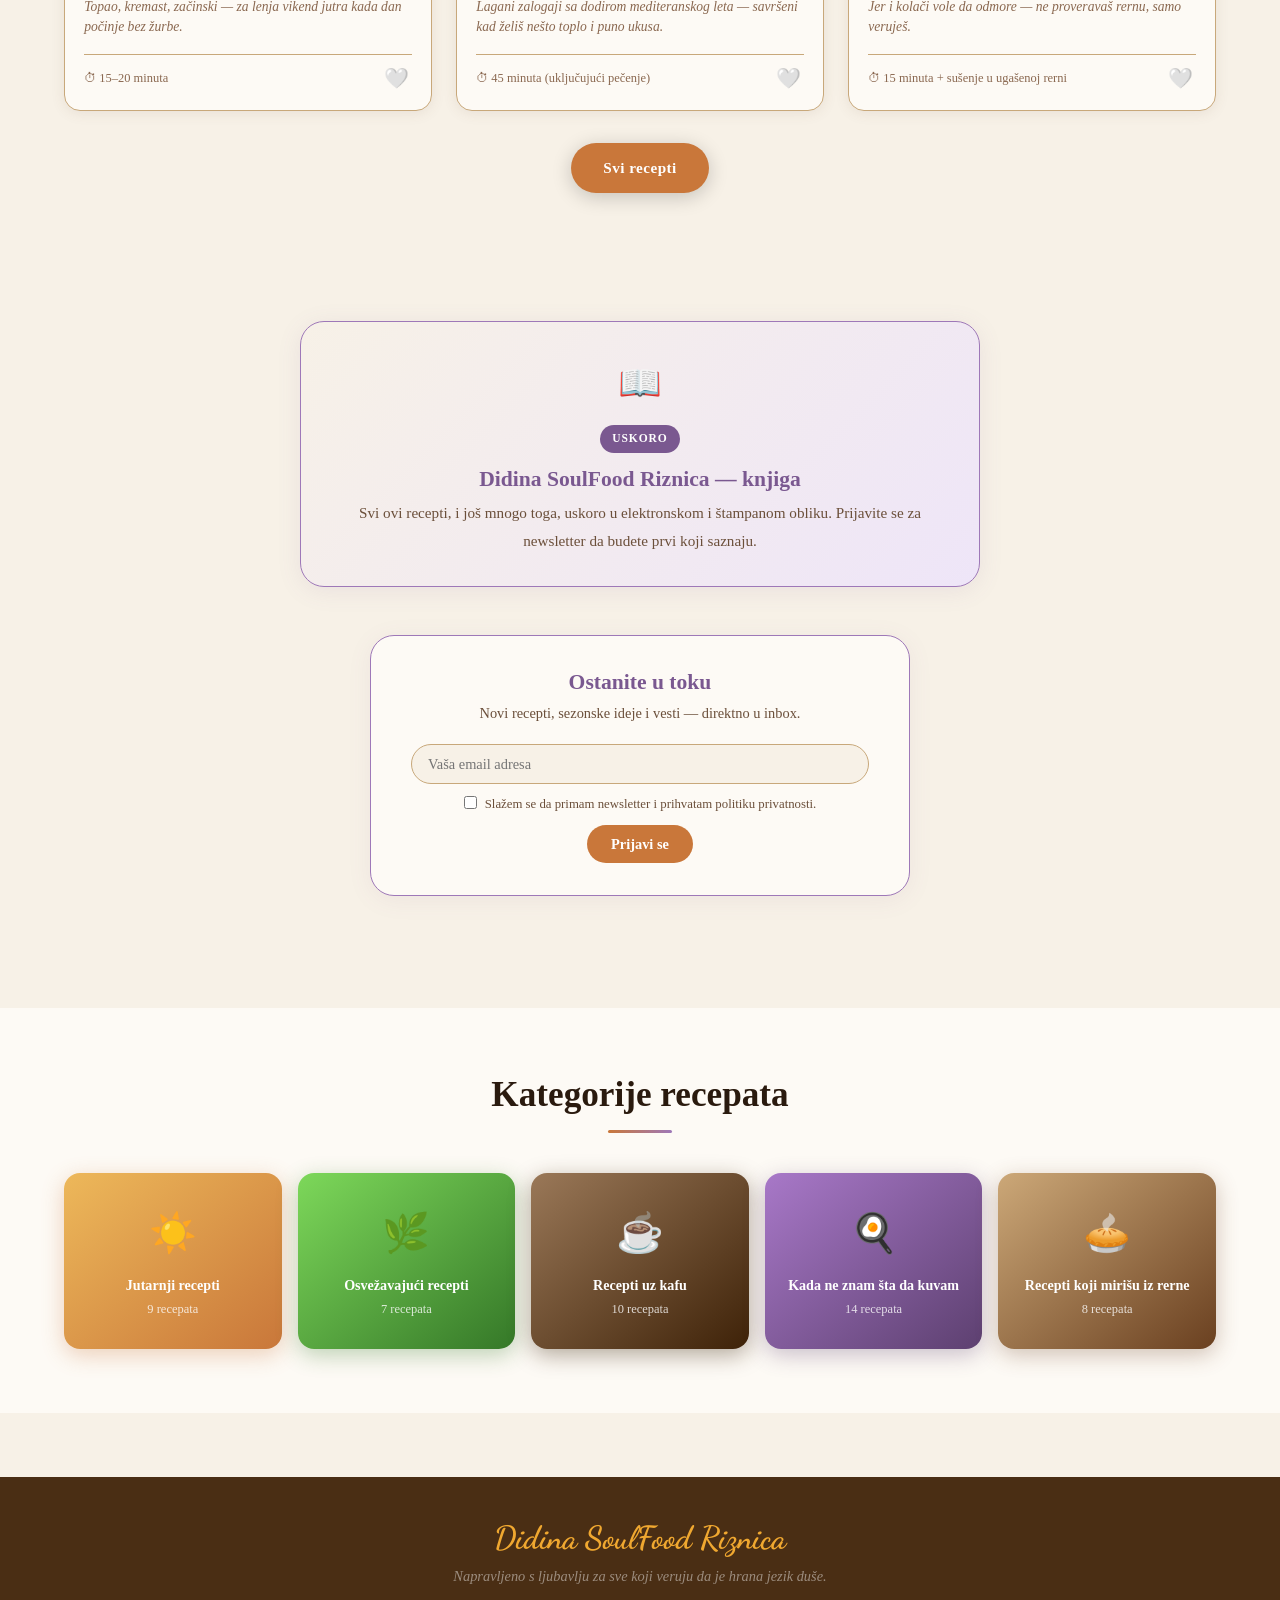
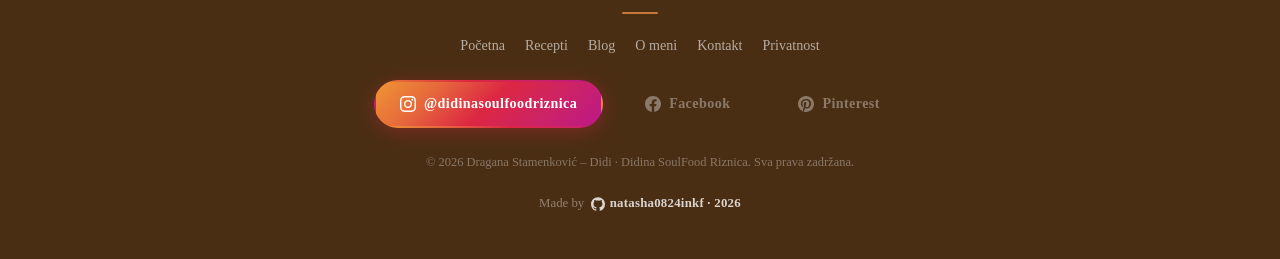
==== commit 6c46114f: "deploy: natasha0824inkf/didina-soulfood-riznica@d74b49cd1b6714f3a483442dbc703ee96f958380" ====
--- a/staging/index.html
+++ b/staging/index.html
@@ -8,7 +8,7 @@
   <link rel="preconnect" href="https://fonts.googleapis.com">
   <link rel="preconnect" href="https://fonts.gstatic.com" crossorigin>
   <link href="https://fonts.googleapis.com/css2?family=Dancing+Script:wght@700&display=swap" rel="stylesheet">
-  <link rel="stylesheet" href="../css/style.css?v=11">
+  <link rel="stylesheet" href="../css/style.css?v=14">
   <link rel="stylesheet" href="../css/responsive.css">
   <script>if(localStorage.getItem('didina-theme')==='dark'||(!localStorage.getItem('didina-theme')&&window.matchMedia('(prefers-color-scheme:dark)').matches))document.documentElement.classList.add('dark-mode');</script>
   <style>.site-header{background:#6B4F3A;border-bottom:2px solid #D8A14A;position:sticky;top:0;z-index:100}.nav-links a{color:rgba(247,241,231,.72);border-bottom:2px solid transparent}.nav-links a.active{color:#D8A14A;border-bottom-color:#D8A14A;font-weight:600}html.dark-mode .site-header{background:#1A1208}</style>
@@ -198,7 +198,7 @@
 </div>
 
 <script src="../js/translations.js?v=3"></script>
-<script src="../js/recipes-data.js?v=2"></script>
+<script src="../js/recipes-data.js?v=3"></script>
 <script src="../js/main.js?v=3"></script>
 </body>
 </html>
--- a/css/style.css
+++ b/css/style.css
@@ -263,7 +263,7 @@
 .recipe-card:focus-visible { outline: 3px solid var(--coral); outline-offset: 2px; }
 
 .recipe-card-thumb {
-  height: 155px; display: flex; align-items: center; justify-content: center;
+  width: 100%; aspect-ratio: 4/3;
   position: relative; overflow: hidden;
 }
 .card-emoji { font-size: 4rem; filter: drop-shadow(0 2px 4px rgba(0,0,0,.15)); }
@@ -707,10 +707,10 @@
 
 /* ---- MODAL HERO IMAGE ---- */
 .modal-hero-image {
-  width: 100%;
+  width: 100%; overflow: hidden;
 }
 .modal-hero-image img {
-  width: 100%; height: auto; display: block;
+  width: 100%; height: 380px; object-fit: cover; display: block;
 }
 
 /* ---- MODAL ACTIONS + NAV ---- */
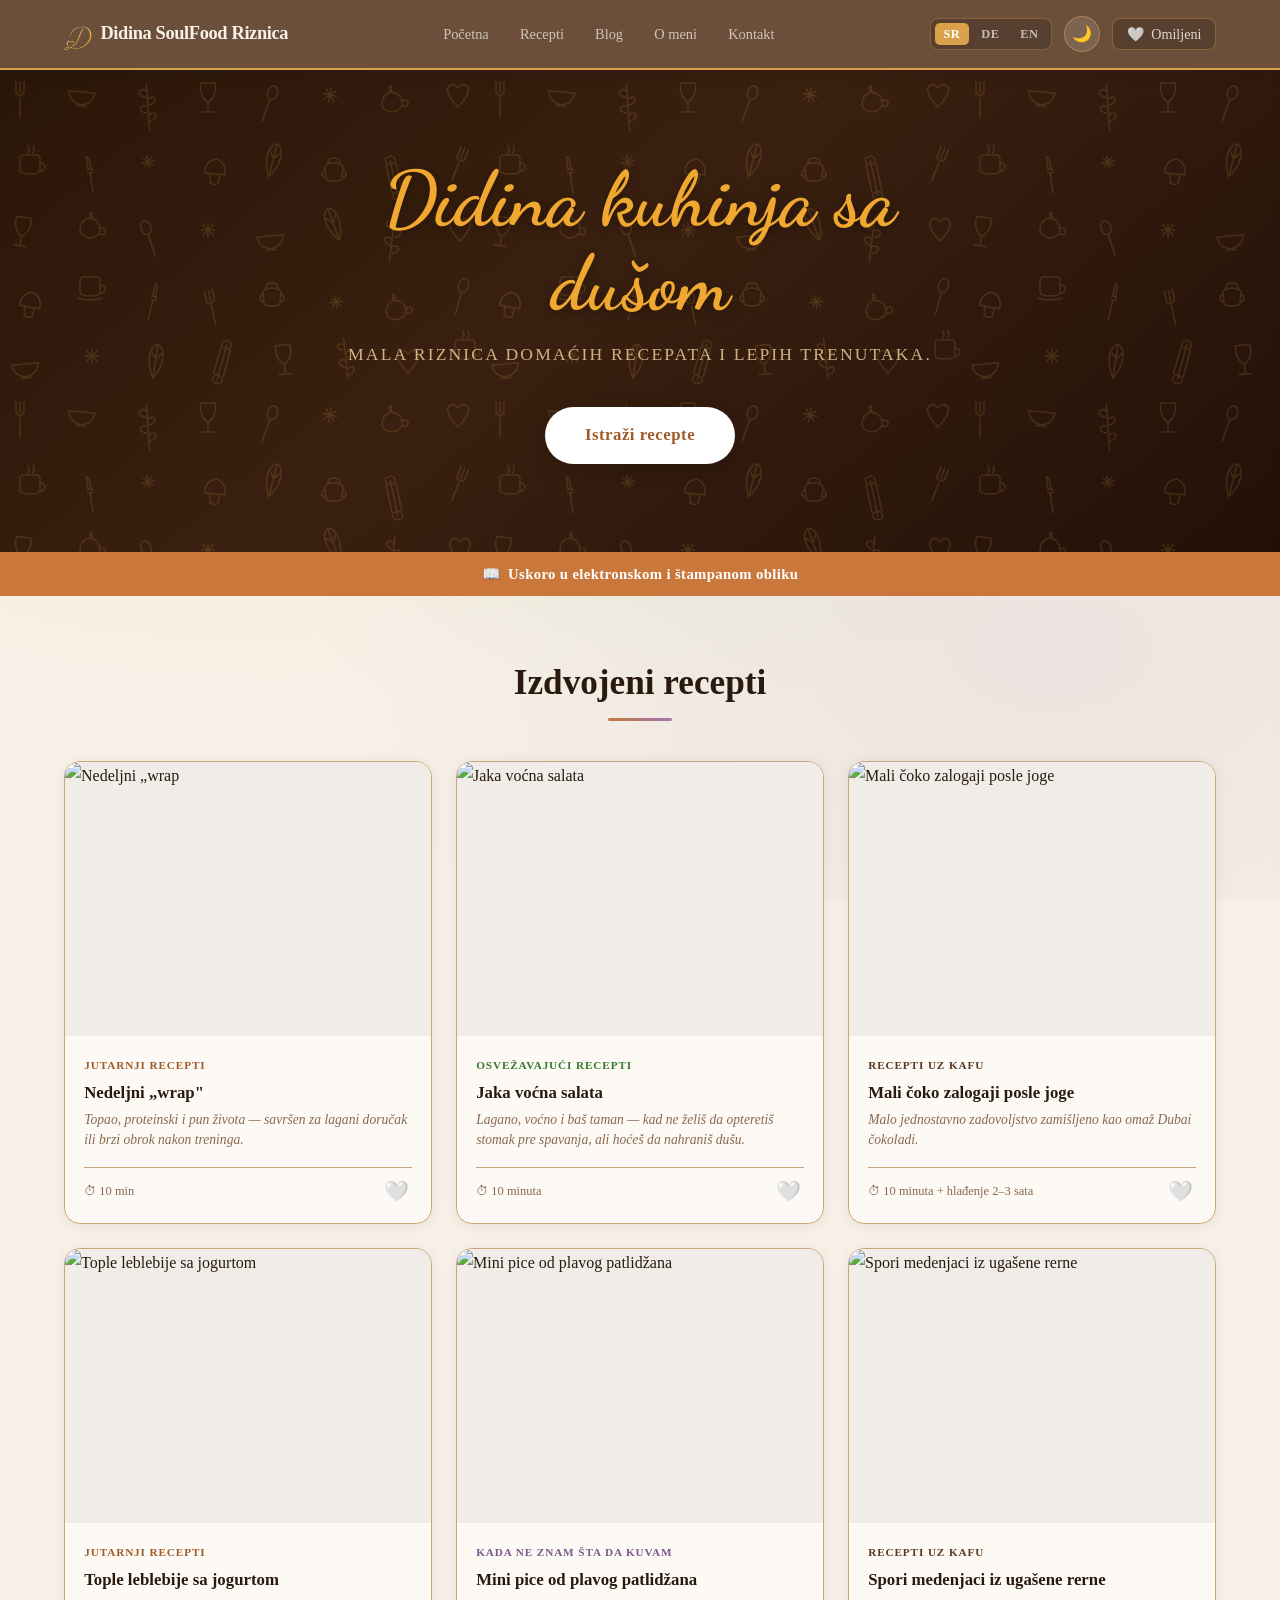
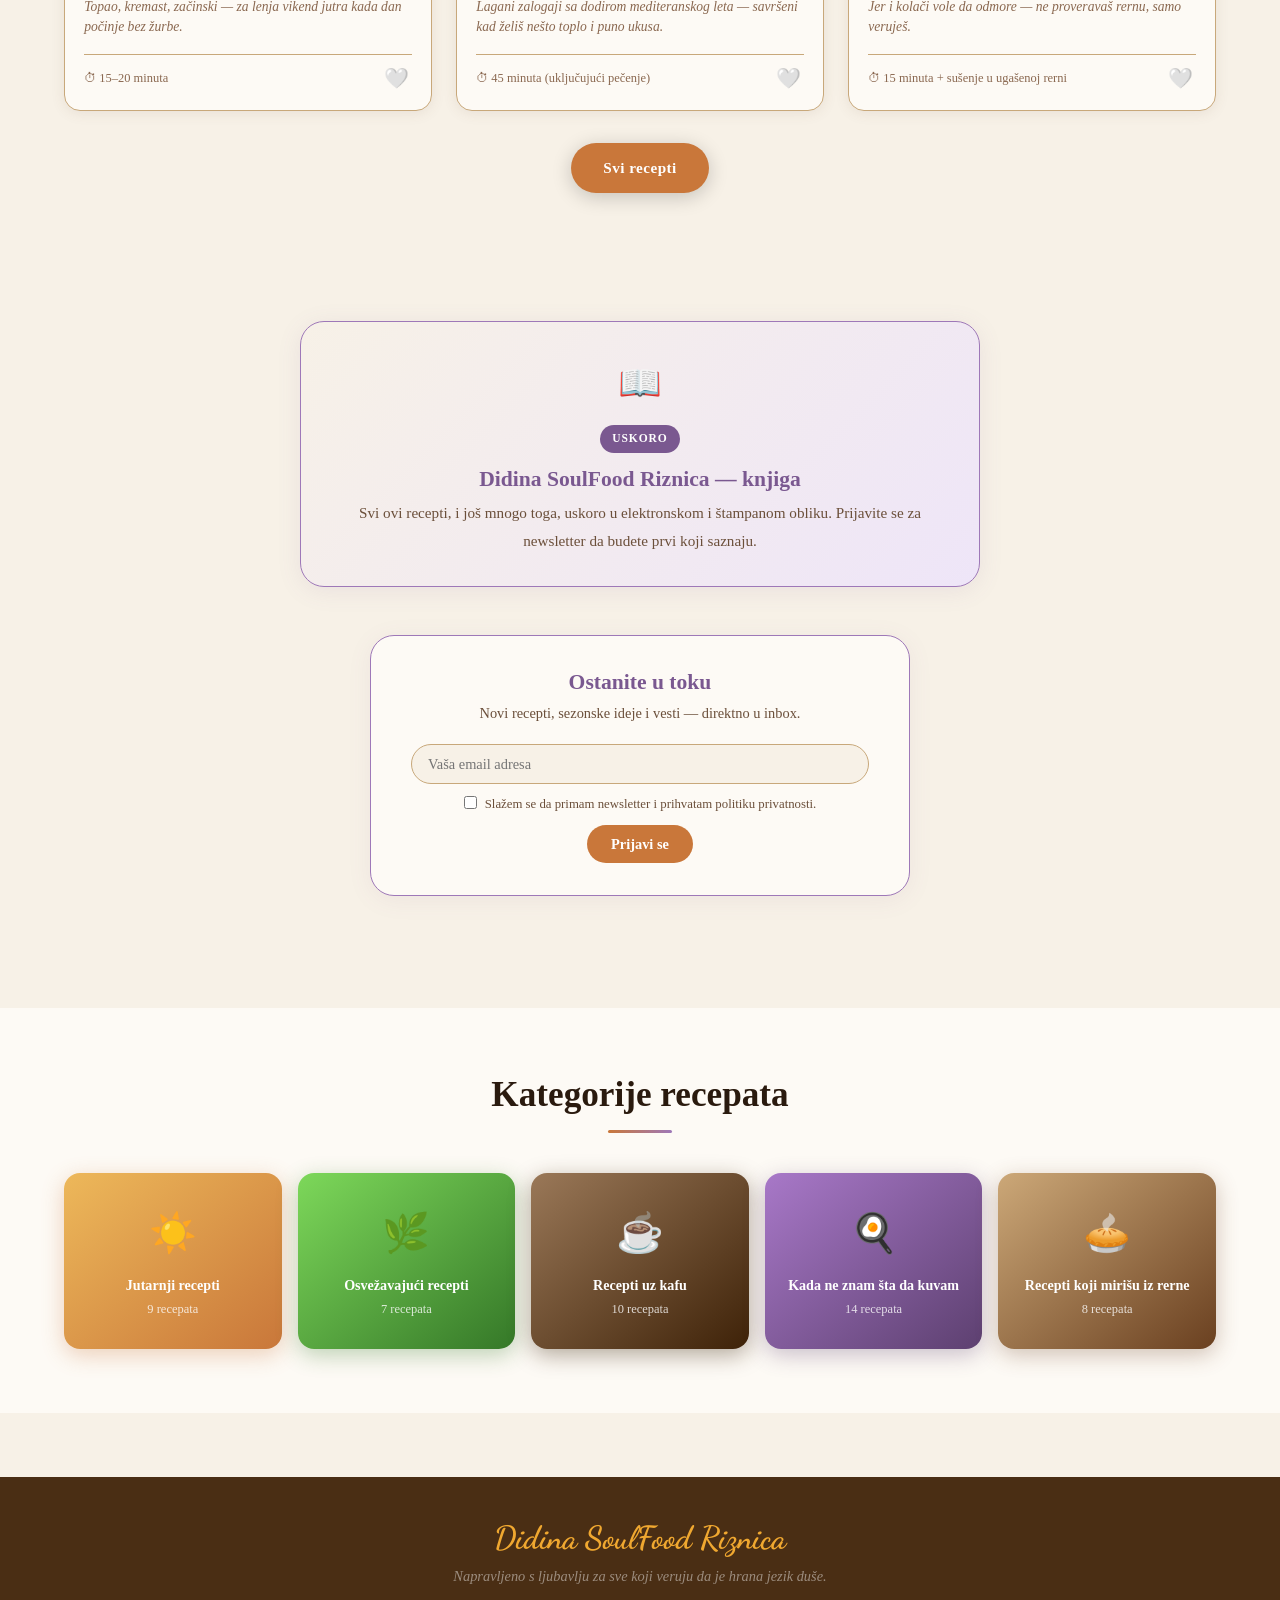
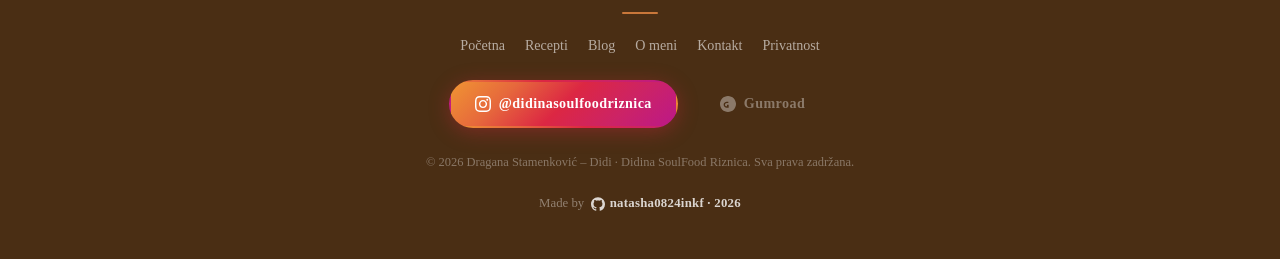
==== commit 218f2c43: "deploy: natasha0824inkf/didina-soulfood-riznica@c64b32da95fa784485d61982d52c6feea876b166" ====
--- a/staging/index.html
+++ b/staging/index.html
@@ -139,14 +139,11 @@
         <svg width="16" height="16" viewBox="0 0 24 24" fill="currentColor"><path d="M12 2.163c3.204 0 3.584.012 4.85.07 3.252.148 4.771 1.691 4.919 4.919.058 1.265.069 1.645.069 4.849 0 3.205-.012 3.584-.069 4.849-.149 3.225-1.664 4.771-4.919 4.919-1.266.058-1.644.07-4.85.07-3.204 0-3.584-.012-4.849-.07-3.26-.149-4.771-1.699-4.919-4.92-.058-1.265-.07-1.644-.07-4.849 0-3.204.013-3.583.07-4.849.149-3.227 1.664-4.771 4.919-4.919 1.266-.057 1.645-.069 4.849-.069zm0-2.163c-3.259 0-3.667.014-4.947.072-4.358.2-6.78 2.618-6.98 6.98-.059 1.281-.073 1.689-.073 4.948 0 3.259.014 3.668.072 4.948.2 4.358 2.618 6.78 6.98 6.98 1.281.058 1.689.072 4.948.072 3.259 0 3.668-.014 4.948-.072 4.354-.2 6.782-2.618 6.979-6.98.059-1.28.073-1.689.073-4.948 0-3.259-.014-3.667-.072-4.947-.196-4.354-2.617-6.78-6.979-6.98-1.281-.059-1.69-.073-4.949-.073zm0 5.838c-3.403 0-6.162 2.759-6.162 6.162s2.759 6.163 6.162 6.163 6.162-2.759 6.162-6.163c0-3.403-2.759-6.162-6.162-6.162zm0 10.162c-2.209 0-4-1.79-4-4 0-2.209 1.791-4 4-4s4 1.791 4 4c0 2.21-1.791 4-4 4zm6.406-11.845c-.796 0-1.441.645-1.441 1.44s.645 1.44 1.441 1.44c.795 0 1.439-.645 1.439-1.44s-.644-1.44-1.439-1.44z"/></svg>
         @didinasoulfoodriznica
       </a>
-      <a href="javascript:void(0)" class="footer-social-link" style="opacity:.5;cursor:default" aria-label="Facebook">
-        <svg width="16" height="16" viewBox="0 0 24 24" fill="currentColor"><path d="M24 12.073c0-6.627-5.373-12-12-12s-12 5.373-12 12c0 5.99 4.388 10.954 10.125 11.854v-8.385H7.078v-3.47h3.047V9.43c0-3.007 1.792-4.669 4.533-4.669 1.312 0 2.686.235 2.686.235v2.953H15.83c-1.491 0-1.956.925-1.956 1.874v2.25h3.328l-.532 3.47h-2.796v8.385C19.612 23.027 24 18.062 24 12.073z"/></svg>
-        Facebook
+      <a href="javascript:void(0)" class="footer-social-link" style="opacity:.5;cursor:default" aria-label="Gumroad">
+        <svg width="16" height="16" viewBox="0 0 24 24" fill="currentColor"><path d="M12 0C5.373 0 0 5.373 0 12s5.373 12 12 12 12-5.373 12-12S18.627 0 12 0zm.5 17.5H10c-2.485 0-4.5-2.015-4.5-4.5S7.515 8.5 10 8.5h2.5v2H10c-1.381 0-2.5 1.119-2.5 2.5S8.619 15.5 10 15.5h.5V13H13v4.5h-.5z"/></svg>
+        Gumroad
       </a>
-      <a href="javascript:void(0)" class="footer-social-link" style="opacity:.5;cursor:default" aria-label="Pinterest">
-        <svg width="16" height="16" viewBox="0 0 24 24" fill="currentColor"><path d="M12 0C5.373 0 0 5.373 0 12c0 5.084 3.163 9.426 7.627 11.174-.105-.949-.2-2.405.042-3.441.218-.937 1.407-5.965 1.407-5.965s-.359-.719-.359-1.782c0-1.668.967-2.914 2.171-2.914 1.023 0 1.518.769 1.518 1.69 0 1.029-.655 2.568-.994 3.995-.283 1.194.599 2.169 1.777 2.169 2.133 0 3.772-2.249 3.772-5.495 0-2.873-2.064-4.882-5.012-4.882-3.414 0-5.418 2.561-5.418 5.207 0 1.031.397 2.138.893 2.738a.36.36 0 0 1 .083.345l-.333 1.36c-.053.22-.174.267-.402.161-1.499-.698-2.436-2.889-2.436-4.649 0-3.785 2.75-7.262 7.929-7.262 4.163 0 7.398 2.967 7.398 6.931 0 4.136-2.607 7.464-6.227 7.464-1.216 0-2.359-.632-2.75-1.378l-.748 2.853c-.271 1.043-1.002 2.35-1.492 3.146C9.57 23.812 10.763 24 12 24c6.627 0 12-5.373 12-12S18.627 0 12 0z"/></svg>
-        Pinterest
-      </a>
+
     </div>
     <p class="footer-copy">© 2026 Dragana Stamenković – Didi · Didina SoulFood Riznica. <span data-i18n="footer_rights">Sva prava zadržana.</span></p>
     <div class="footer-powered">
